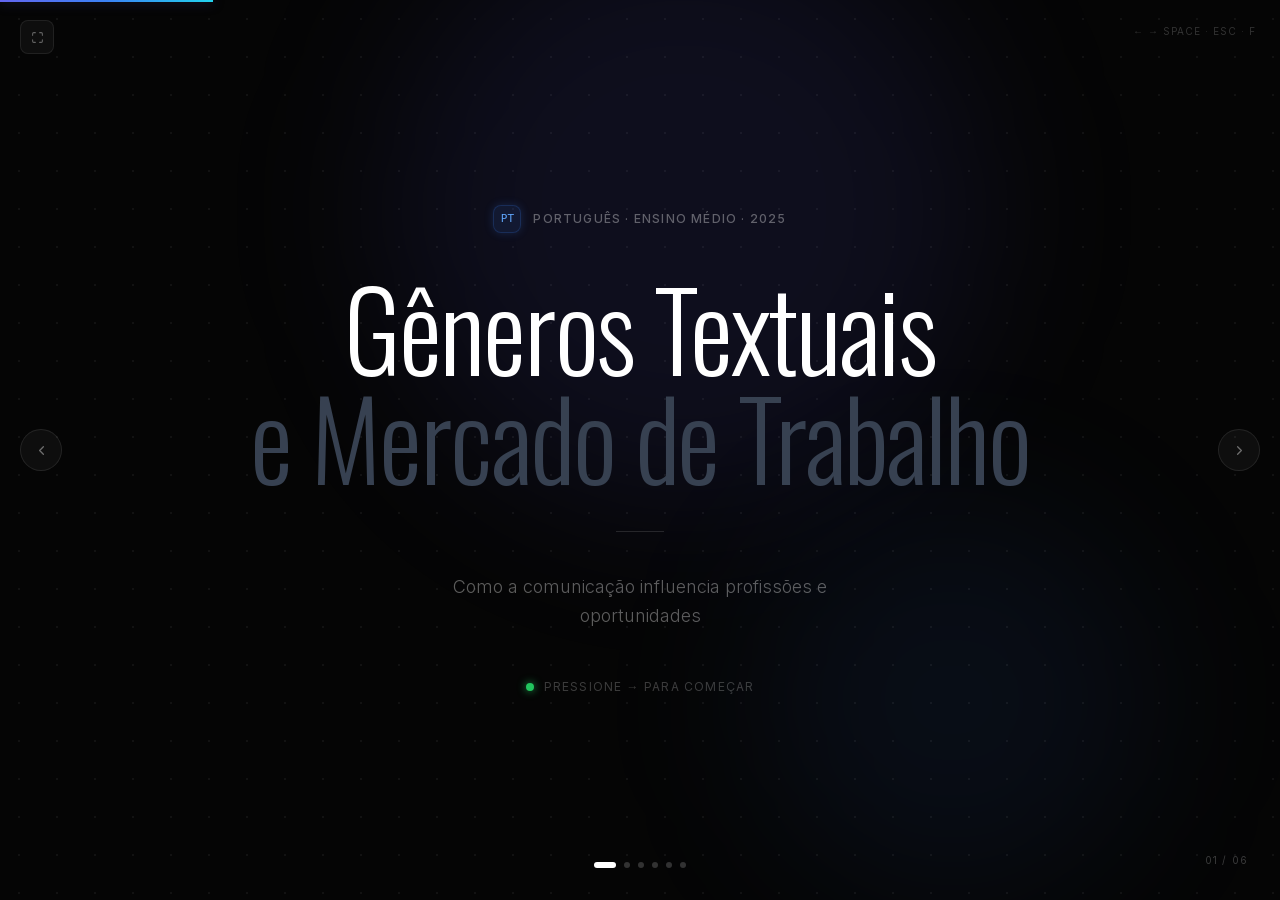
==== presentation.html @ fe6d12ea "feat: apresentação Gêneros Textuais e Mercado de Trabalho Slides: 01 - Hero Opening 02 - O que são G" ====
<!DOCTYPE html>
<html lang="pt-BR">
<head>
  <meta charset="UTF-8">
  <meta name="viewport" content="width=device-width, initial-scale=1.0">
  <title>Gêneros Textuais e Mercado de Trabalho</title>

  <!-- Tailwind (Finex local build) -->
  <script src="finex-finance-saas.aura.build/assets/176e894661aa9cdc_3.4.17"></script>

  <!-- Google Fonts — same as design-system -->
  <link rel="preconnect" href="https://fonts.googleapis.com">
  <link rel="preconnect" href="https://fonts.gstatic.com" crossorigin>
  <link href="finex-finance-saas.aura.build/assets/71de0c11c987f278_css2.css" rel="stylesheet">
  <link href="finex-finance-saas.aura.build/assets/ab7ed01ed5bd637b_css2.css" rel="stylesheet">
  <link href="finex-finance-saas.aura.build/assets/5a95981dedcc5760_css2.css" rel="stylesheet">

  <style>
    /* ──────────────────────────────────────────────
       DESIGN SYSTEM TOKENS (exact from design-system.html)
       ────────────────────────────────────────────── */
    .font-oswald  { font-family: 'Oswald', sans-serif !important; }
    .font-inter   { font-family: 'Inter', sans-serif !important; }

    /* Finex Animations (verbatim) */
    @keyframes fadeInUp {
      0%   { opacity: 0; transform: translateY(30px); }
      100% { opacity: 1; transform: translateY(0); }
    }
    @keyframes blurIn {
      0%   { opacity: 0; filter: blur(15px); transform: scale(0.95); }
      100% { opacity: 1; filter: blur(0);    transform: scale(1); }
    }

    /* Presentation-specific keyframes */
    @keyframes slideUp {
      from { opacity: 0; transform: translateY(28px); }
      to   { opacity: 1; transform: translateY(0); }
    }
    @keyframes slideLeft {
      from { opacity: 0; transform: translateX(28px); }
      to   { opacity: 1; transform: translateX(0); }
    }
    @keyframes scaleFade {
      from { opacity: 0; transform: scale(0.93); filter: blur(6px); }
      to   { opacity: 1; transform: scale(1);    filter: blur(0); }
    }
    @keyframes glowPulse {
      0%, 100% { opacity: 0.6; }
      50%       { opacity: 1; }
    }
    @keyframes orb-drift {
      0%   { transform: translate(0, 0) scale(1); }
      33%  { transform: translate(30px, -20px) scale(1.05); }
      66%  { transform: translate(-20px, 15px) scale(0.97); }
      100% { transform: translate(0, 0) scale(1); }
    }

    /* ──────────────────────────────────────────────
       BASE RESET
       ────────────────────────────────────────────── */
    *, *::before, *::after { box-sizing: border-box; margin: 0; padding: 0; }
    ::-webkit-scrollbar { display: none; }

    html, body {
      width: 100%;
      height: 100%;
      overflow: hidden;
      background: #050505;
      color: #fff;
      -ms-overflow-style: none;
      scrollbar-width: none;
    }

    /* ──────────────────────────────────────────────
       PRESENTATION SHELL
       ────────────────────────────────────────────── */
    .pres-wrap {
      position: relative;
      width: 100vw;
      height: 100vh;
      overflow: hidden;
    }

    /* ──────────────────────────────────────────────
       SLIDES
       ────────────────────────────────────────────── */
    .slide {
      position: absolute;
      inset: 0;
      display: flex;
      flex-direction: column;
      justify-content: center;
      align-items: center;
      padding: 2.5rem 3rem;
      opacity: 0;
      pointer-events: none;
      transition: opacity 0.55s cubic-bezier(0.25, 0.46, 0.45, 0.94),
                  transform 0.55s cubic-bezier(0.25, 0.46, 0.45, 0.94);
      transform: translateY(18px);
      will-change: opacity, transform;
    }
    .slide.active {
      opacity: 1;
      pointer-events: all;
      transform: translateY(0);
    }
    .slide.leaving-up   { opacity: 0; transform: translateY(-18px); pointer-events: none; }
    .slide.leaving-down { opacity: 0; transform: translateY(18px);  pointer-events: none; }

    /* Stagger helpers — only fire when inside .active slide */
    .slide:not(.active) [class*="s-"] {
      opacity: 0 !important;
      animation: none !important;
    }
    .slide.active .s1 { animation: slideUp  0.65s cubic-bezier(0.25,0.46,0.45,0.94) 0.05s both; }
    .slide.active .s2 { animation: slideUp  0.65s cubic-bezier(0.25,0.46,0.45,0.94) 0.17s both; }
    .slide.active .s3 { animation: slideUp  0.65s cubic-bezier(0.25,0.46,0.45,0.94) 0.30s both; }
    .slide.active .s4 { animation: slideUp  0.65s cubic-bezier(0.25,0.46,0.45,0.94) 0.43s both; }
    .slide.active .s5 { animation: slideUp  0.65s cubic-bezier(0.25,0.46,0.45,0.94) 0.56s both; }
    .slide.active .sl { animation: slideLeft 0.65s cubic-bezier(0.25,0.46,0.45,0.94) 0.35s both; }
    .slide.active .sb { animation: scaleFade 0.75s cubic-bezier(0.25,0.46,0.45,0.94) 0.25s both; }

    /* ──────────────────────────────────────────────
       CHROME UI
       ────────────────────────────────────────────── */
    /* Progress bar */
    #pbar {
      position: fixed; top: 0; left: 0; height: 2px; z-index: 200;
      background: linear-gradient(to right, #6366f1, #3b82f6, #22d3ee);
      transition: width 0.5s cubic-bezier(0.25,0.46,0.45,0.94);
      box-shadow: 0 0 12px rgba(99,102,241,0.5);
    }

    /* Nav dots */
    #nav-dots {
      position: fixed; bottom: 2rem; left: 50%; transform: translateX(-50%);
      display: flex; gap: 8px; z-index: 200;
    }
    .dot {
      width: 6px; height: 6px; border-radius: 3px;
      background: rgba(255,255,255,0.18);
      border: none; cursor: pointer;
      transition: all 0.3s cubic-bezier(0.25,0.46,0.45,0.94);
    }
    .dot.on { background: #fff; width: 22px; }

    /* Slide counter */
    #counter {
      position: fixed; bottom: 2rem; right: 2rem; z-index: 200;
      font-family: 'Inter', monospace; font-size: 10px; letter-spacing: 0.12em;
      color: rgba(255,255,255,0.22);
    }

    /* Arrow buttons */
    .arr-btn {
      position: fixed; top: 50%; transform: translateY(-50%);
      width: 42px; height: 42px; border-radius: 50%;
      background: rgba(255,255,255,0.04);
      border: 1px solid rgba(255,255,255,0.09);
      color: rgba(255,255,255,0.4);
      display: flex; align-items: center; justify-content: center;
      cursor: pointer; z-index: 200;
      transition: all 0.2s ease;
    }
    .arr-btn:hover { background: rgba(255,255,255,0.09); border-color: rgba(255,255,255,0.18); color: #fff; }
    #prev-btn { left: 1.25rem; }
    #next-btn { right: 1.25rem; }

    /* Fullscreen btn */
    #fs-btn {
      position: fixed; top: 1.25rem; left: 1.25rem;
      width: 34px; height: 34px; border-radius: 8px;
      background: rgba(255,255,255,0.04);
      border: 1px solid rgba(255,255,255,0.08);
      color: rgba(255,255,255,0.35);
      display: flex; align-items: center; justify-content: center;
      cursor: pointer; z-index: 200;
      transition: all 0.2s ease;
    }
    #fs-btn:hover { background: rgba(255,255,255,0.09); color: rgba(255,255,255,0.7); }

    /* Key hint */
    #key-hint {
      position: fixed; top: 1.5rem; right: 1.5rem; z-index: 200;
      font-size: 10px; letter-spacing: 0.1em; color: rgba(255,255,255,0.18);
      font-family: 'Inter', sans-serif;
    }

    /* ──────────────────────────────────────────────
       SHARED VISUAL UTILITIES (from design-system)
       ────────────────────────────────────────────── */
    .dot-grid {
      background-image: radial-gradient(rgba(255,255,255,0.055) 1px, transparent 1px);
      background-size: 38px 38px;
    }
    .card-base {
      background: #0A0A0C;
      border: 1px solid rgba(255,255,255,0.1);
      transition: border-color 0.2s ease;
    }
    .card-base:hover { border-color: rgba(255,255,255,0.2); }
    .icon-box {
      background: #1A1A1A;
      border: 1px solid rgba(255,255,255,0.1);
      border-radius: 0.75rem;
      display: flex; align-items: center; justify-content: center;
      transition: border-color 0.2s ease;
      flex-shrink: 0;
    }

    /* Orb background animation */
    .orb {
      position: absolute;
      border-radius: 50%;
      filter: blur(80px);
      animation: orb-drift 12s ease-in-out infinite;
      pointer-events: none;
    }

    /* Section number badge (exact from design-system) */
    .section-badge {
      display: flex; align-items: center; justify-content: center;
      font-size: 11px; font-weight: 500; color: #60a5fa; font-family: monospace;
      background: rgba(59,130,246,0.1);
      width: 28px; height: 28px;
      border: 1px solid rgba(59,130,246,0.2);
      border-radius: 0.5rem;
      box-shadow: 0 0 10px rgba(59,130,246,0.2);
      flex-shrink: 0;
    }

    /* Live indicator dot (from design-system) */
    .live-dot {
      width: 8px; height: 8px; border-radius: 50%;
      background: #22c55e;
      box-shadow: 0 0 8px rgba(34,197,94,0.8);
      animation: pulse 2s cubic-bezier(0.4,0,0.6,1) infinite;
      flex-shrink: 0;
    }
    @keyframes pulse {
      0%, 100% { opacity: 1; }
      50%       { opacity: 0.4; }
    }

    /* Reduced motion */
    @media (prefers-reduced-motion: reduce) {
      .slide, .dot, #pbar { transition: none; }
      .slide.active [class*="s-"],
      .slide.active .sl,
      .slide.active .sb { animation: none; opacity: 1; }
    }

    /* Responsive scale for very small screens */
    @media (max-width: 640px) {
      .slide { padding: 1.5rem; }
      .hide-sm { display: none !important; }
    }
  </style>
</head>

<body>
  <!-- ─── Chrome UI ─────────────────────────── -->
  <div id="pbar" style="width: 20%;"></div>

  <button id="fs-btn" title="Fullscreen (F)">
    <svg width="13" height="13" fill="none" stroke="currentColor" stroke-width="2" stroke-linecap="round" stroke-linejoin="round" viewBox="0 0 24 24">
      <path d="M8 3H5a2 2 0 0 0-2 2v3m18 0V5a2 2 0 0 0-2-2h-3m0 18h3a2 2 0 0 0 2-2v-3M3 16v3a2 2 0 0 0 2 2h3"/>
    </svg>
  </button>

  <div id="key-hint">← → SPACE · ESC · F</div>

  <button class="arr-btn" id="prev-btn" aria-label="Slide anterior">
    <svg width="15" height="15" fill="none" stroke="currentColor" stroke-width="2" stroke-linecap="round" stroke-linejoin="round" viewBox="0 0 24 24"><path d="m15 18-6-6 6-6"/></svg>
  </button>
  <button class="arr-btn" id="next-btn" aria-label="Próximo slide">
    <svg width="15" height="15" fill="none" stroke="currentColor" stroke-width="2" stroke-linecap="round" stroke-linejoin="round" viewBox="0 0 24 24"><path d="m9 18 6-6-6-6"/></svg>
  </button>

  <div id="nav-dots"></div>
  <div id="counter">01 / 06</div>

  <!-- ═══════════════════════════════════════════════════════
       SLIDES WRAPPER
       ═══════════════════════════════════════════════════════ -->
  <div class="pres-wrap" id="pres">

    <!-- ══════════════════════════════════════════
         SLIDE 01 — HERO OPENING
         ══════════════════════════════════════════ -->
    <section class="slide active" data-slide="0">
      <!-- Layers -->
      <div class="absolute inset-0 dot-grid"></div>
      <div class="orb" style="width:600px;height:600px;background:rgba(99,102,241,0.10);top:-10%;left:30%;animation-duration:14s;"></div>
      <div class="orb" style="width:400px;height:400px;background:rgba(59,130,246,0.07);bottom:0;right:10%;animation-duration:18s;animation-delay:-6s;"></div>

      <div class="relative z-10 text-center" style="max-width: 900px;">
        <!-- Badge (Finex pattern) -->
        <div class="s1 flex items-center justify-center gap-3 mb-10">
          <span class="section-badge">PT</span>
          <span class="uppercase text-xs font-medium tracking-widest font-inter" style="color:rgba(255,255,255,0.35);">Português · Ensino Médio · 2025</span>
        </div>

        <!-- Giant title -->
        <h1 class="s2 font-oswald font-light tracking-tight text-white"
            style="font-size: clamp(3.2rem, 8.5vw, 8rem); line-height: 1.0; letter-spacing: -0.02em;">
          Gêneros Textuais
        </h1>
        <h2 class="s3 font-oswald font-light tracking-tight"
            style="font-size: clamp(3.2rem, 8.5vw, 8rem); line-height: 1.0; letter-spacing: -0.02em; color: #374151;">
          e Mercado de Trabalho
        </h2>

        <!-- Divider line -->
        <div class="s4 mx-auto mt-10 mb-10" style="width:48px;height:1px;background:rgba(255,255,255,0.12);"></div>

        <!-- Subtitle -->
        <p class="s4 text-lg font-light leading-relaxed font-inter" style="color: rgba(255,255,255,0.35); max-width: 480px; margin: 0 auto;">
          Como a comunicação influencia profissões e oportunidades
        </p>

        <!-- Hint -->
        <div class="s5 flex items-center justify-center gap-2.5 mt-12">
          <span class="live-dot"></span>
          <span class="text-xs uppercase tracking-widest font-inter" style="color: rgba(255,255,255,0.22);">Pressione → para começar</span>
        </div>
      </div>
    </section>


    <!-- ══════════════════════════════════════════
         SLIDE 02 — O QUE SÃO GÊNEROS TEXTUAIS
         ══════════════════════════════════════════ -->
    <section class="slide" data-slide="1">
      <div class="absolute inset-0 dot-grid" style="opacity:0.45;"></div>
      <div class="orb" style="width:500px;height:500px;background:rgba(99,102,241,0.09);top:20%;left:-5%;animation-duration:16s;"></div>

      <div class="relative z-10 w-full" style="max-width: 1100px;">
        <div style="display: grid; grid-template-columns: 1fr 1fr; gap: 4rem; align-items: center;">

          <!-- LEFT: concept -->
          <div>
            <div class="s1 flex items-center gap-3 mb-8">
              <span class="section-badge">02</span>
              <span class="uppercase text-xs font-medium tracking-widest font-inter" style="color: rgba(255,255,255,0.35);">Conceito</span>
            </div>

            <h2 class="s2 font-oswald font-light tracking-tight text-white mb-6"
                style="font-size: clamp(2.2rem, 4.5vw, 3.8rem); line-height: 1.1;">
              O que são<br>
              <span style="color: #374151;">gêneros textuais?</span>
            </h2>

            <p class="s3 text-lg font-light leading-relaxed font-inter mb-8" style="color: rgba(255,255,255,0.45); max-width: 400px;">
              Formas de comunicação moldadas para cada contexto. No trabalho, usar o gênero certo transmite
              <span style="color: rgba(255,255,255,0.85); font-weight: 500;">profissionalismo e clareza.</span>
            </p>

            <!-- Insight card (Finex feature card pattern) -->
            <div class="s4 rounded-2xl card-base p-5 flex items-start gap-4" style="max-width: 400px; position: relative; overflow: hidden;">
              <div style="position:absolute;inset:0;background:radial-gradient(ellipse at top, rgba(26,26,46,0.8), transparent 60%);z-index:0;"></div>
              <div class="icon-box w-10 h-10 shrink-0" style="position:relative;z-index:1;">
                <svg class="text-indigo-400" width="18" height="18" fill="none" stroke="currentColor" stroke-width="1.5" viewBox="0 0 24 24"><path d="M12 22s8-4 8-10V5l-8-3-8 3v7c0 6 8 10 8 10"/><path d="m9 12 2 2 4-4"/></svg>
              </div>
              <p class="text-sm font-light font-inter" style="color: rgba(255,255,255,0.5); line-height: 1.6; position:relative;z-index:1;">
                Cada situação exige um tipo de linguagem. Saber escolher o certo é um diferencial profissional.
              </p>
            </div>
          </div>

          <!-- RIGHT: genre list -->
          <div class="sb" style="display: flex; flex-direction: column; gap: 10px;">

            <!-- Row helper macro -->
            <!-- Email -->
            <div class="card-base rounded-xl flex items-center gap-4 p-4 group" style="cursor: default;">
              <div class="icon-box w-10 h-10 group-hover:border-indigo-500/40" style="transition: border-color 0.2s;">
                <svg style="color: rgba(255,255,255,0.4);" class="group-hover:text-indigo-400" width="17" height="17" fill="none" stroke="currentColor" stroke-width="1.5" viewBox="0 0 24 24" stroke-linecap="round" stroke-linejoin="round"><rect height="16" rx="2" width="20" x="2" y="4"/><path d="m22 7-8.97 5.7a1.94 1.94 0 0 1-2.06 0L2 7"/></svg>
              </div>
              <div style="flex:1;">
                <div class="text-sm font-medium text-white font-inter">Email</div>
                <div class="text-xs font-inter mt-0.5" style="color:rgba(255,255,255,0.28);">Comunicação profissional</div>
              </div>
              <span class="text-xs font-medium font-inter px-2.5 py-0.5 rounded-full" style="background:rgba(99,102,241,0.12);border:1px solid rgba(99,102,241,0.25);color:#818cf8;">Formal</span>
            </div>

            <!-- Currículo -->
            <div class="card-base rounded-xl flex items-center gap-4 p-4 group" style="cursor: default;">
              <div class="icon-box w-10 h-10 group-hover:border-blue-500/40" style="transition: border-color 0.2s;">
                <svg style="color: rgba(255,255,255,0.4);" class="group-hover:text-blue-400" width="17" height="17" fill="none" stroke="currentColor" stroke-width="1.5" stroke-linecap="round" stroke-linejoin="round" viewBox="0 0 24 24"><path d="M14 2H6a2 2 0 0 0-2 2v16a2 2 0 0 0 2 2h12a2 2 0 0 0 2-2V8z"/><polyline points="14 2 14 8 20 8"/><line x1="16" y1="13" x2="8" y2="13"/><line x1="16" y1="17" x2="8" y2="17"/></svg>
              </div>
              <div style="flex:1;">
                <div class="text-sm font-medium text-white font-inter">Currículo</div>
                <div class="text-xs font-inter mt-0.5" style="color:rgba(255,255,255,0.28);">Apresentação profissional</div>
              </div>
              <span class="text-xs font-medium font-inter px-2.5 py-0.5 rounded-full" style="background:rgba(59,130,246,0.12);border:1px solid rgba(59,130,246,0.25);color:#60a5fa;">Pessoal</span>
            </div>

            <!-- Relatório -->
            <div class="card-base rounded-xl flex items-center gap-4 p-4 group" style="cursor: default;">
              <div class="icon-box w-10 h-10 group-hover:border-purple-500/40" style="transition: border-color 0.2s;">
                <svg style="color: rgba(255,255,255,0.4);" class="group-hover:text-purple-400" width="17" height="17" fill="none" stroke="currentColor" stroke-width="1.5" stroke-linecap="round" stroke-linejoin="round" viewBox="0 0 24 24"><line x1="12" x2="12" y1="20" y2="10"/><line x1="18" x2="18" y1="20" y2="4"/><line x1="6" x2="6" y1="20" y2="16"/></svg>
              </div>
              <div style="flex:1;">
                <div class="text-sm font-medium text-white font-inter">Relatório</div>
                <div class="text-xs font-inter mt-0.5" style="color:rgba(255,255,255,0.28);">Informar resultados</div>
              </div>
              <span class="text-xs font-medium font-inter px-2.5 py-0.5 rounded-full" style="background:rgba(168,85,247,0.12);border:1px solid rgba(168,85,247,0.25);color:#c084fc;">Técnico</span>
            </div>

            <!-- Mensagem -->
            <div class="card-base rounded-xl flex items-center gap-4 p-4 group" style="cursor: default;">
              <div class="icon-box w-10 h-10 group-hover:border-cyan-500/40" style="transition: border-color 0.2s;">
                <svg style="color: rgba(255,255,255,0.4);" class="group-hover:text-cyan-400" width="17" height="17" fill="none" stroke="currentColor" stroke-width="1.5" stroke-linecap="round" stroke-linejoin="round" viewBox="0 0 24 24"><path d="M21 15a2 2 0 0 1-2 2H7l-4 4V5a2 2 0 0 1 2-2h14a2 2 0 0 1 2 2z"/></svg>
              </div>
              <div style="flex:1;">
                <div class="text-sm font-medium text-white font-inter">Mensagem</div>
                <div class="text-xs font-inter mt-0.5" style="color:rgba(255,255,255,0.28);">Comunicação rápida</div>
              </div>
              <span class="text-xs font-medium font-inter px-2.5 py-0.5 rounded-full" style="background:rgba(34,211,238,0.1);border:1px solid rgba(34,211,238,0.22);color:#22d3ee;">Informal</span>
            </div>

            <!-- Artigo -->
            <div class="card-base rounded-xl flex items-center gap-4 p-4 group" style="cursor: default;">
              <div class="icon-box w-10 h-10 group-hover:border-emerald-500/40" style="transition: border-color 0.2s;">
                <svg style="color: rgba(255,255,255,0.4);" class="group-hover:text-emerald-400" width="17" height="17" fill="none" stroke="currentColor" stroke-width="1.5" stroke-linecap="round" stroke-linejoin="round" viewBox="0 0 24 24"><circle cx="12" cy="12" r="10"/><line x1="2" x2="22" y1="12" y2="12"/><path d="M12 2a15.3 15.3 0 0 1 4 10 15.3 15.3 0 0 1-4 10 15.3 15.3 0 0 1-4-10 15.3 15.3 0 0 1 4-10z"/></svg>
              </div>
              <div style="flex:1;">
                <div class="text-sm font-medium text-white font-inter">Artigo</div>
                <div class="text-xs font-inter mt-0.5" style="color:rgba(255,255,255,0.28);">Informar e argumentar</div>
              </div>
              <span class="text-xs font-medium font-inter px-2.5 py-0.5 rounded-full" style="background:rgba(16,185,129,0.1);border:1px solid rgba(16,185,129,0.22);color:#34d399;">Analítico</span>
            </div>

          </div>
        </div>
      </div>
    </section>


    <!-- ══════════════════════════════════════════
         SLIDE 03 — MERCADO DE TRABALHO
         ══════════════════════════════════════════ -->
    <section class="slide" data-slide="2">
      <div class="absolute inset-0 dot-grid" style="opacity:0.35;"></div>
      <div class="orb" style="width:700px;height:300px;background:rgba(59,130,246,0.07);bottom:-5%;left:10%;animation-duration:20s;"></div>

      <div class="relative z-10 w-full" style="max-width: 1100px;">
        <!-- Header -->
        <div style="text-align: center; margin-bottom: 2.5rem;">
          <div class="s1 flex items-center justify-center gap-3 mb-5">
            <span class="section-badge">03</span>
            <span class="uppercase text-xs font-medium tracking-widest font-inter" style="color: rgba(255,255,255,0.35);">Mercado de Trabalho</span>
          </div>
          <h2 class="s2 font-oswald font-light tracking-tight text-white"
              style="font-size: clamp(1.8rem, 4vw, 3rem); letter-spacing: -0.02em;">
            Gêneros textuais em cada profissão
          </h2>
        </div>

        <!-- Profession grid (5 cards — Finex stat card pattern adapted) -->
        <div class="s3" style="display: grid; grid-template-columns: repeat(5, 1fr); gap: 12px; margin-bottom: 1.75rem;">

          <!-- Advogado -->
          <div class="card-base rounded-2xl p-5 text-center group" style="cursor:default; position:relative; overflow:hidden;">
            <div style="position:absolute;inset:0;background:radial-gradient(ellipse at top, rgba(26,26,46,0.9), transparent 60%);"></div>
            <div class="relative z-10">
              <div class="mx-auto mb-4 rounded-xl flex items-center justify-center" style="width:48px;height:48px;background:linear-gradient(135deg,#4f46e5,#4338ca);box-shadow:0 4px 20px rgba(79,70,229,0.3);">
                <svg class="text-white" width="20" height="20" fill="none" stroke="currentColor" stroke-width="1.5" stroke-linecap="round" stroke-linejoin="round" viewBox="0 0 24 24"><path d="M12 22s8-4 8-10V5l-8-3-8 3v7c0 6 8 10 8 10"/></svg>
              </div>
              <div class="text-sm font-semibold text-white mb-1.5 font-inter">Advogado</div>
              <div class="text-xs font-inter" style="color:rgba(255,255,255,0.3);">Petições</div>
            </div>
          </div>

          <!-- Jornalista -->
          <div class="card-base rounded-2xl p-5 text-center group" style="cursor:default; position:relative; overflow:hidden;">
            <div style="position:absolute;inset:0;background:radial-gradient(ellipse at top, rgba(26,26,46,0.9), transparent 60%);"></div>
            <div class="relative z-10">
              <div class="mx-auto mb-4 rounded-xl flex items-center justify-center" style="width:48px;height:48px;background:linear-gradient(135deg,#3b82f6,#6366f1);box-shadow:0 4px 20px rgba(59,130,246,0.3);">
                <svg class="text-white" width="20" height="20" fill="none" stroke="currentColor" stroke-width="1.5" stroke-linecap="round" stroke-linejoin="round" viewBox="0 0 24 24"><circle cx="12" cy="12" r="10"/><line x1="2" x2="22" y1="12" y2="12"/><path d="M12 2a15.3 15.3 0 0 1 4 10 15.3 15.3 0 0 1-4 10 15.3 15.3 0 0 1-4-10 15.3 15.3 0 0 1 4-10z"/></svg>
              </div>
              <div class="text-sm font-semibold text-white mb-1.5 font-inter">Jornalista</div>
              <div class="text-xs font-inter" style="color:rgba(255,255,255,0.3);">Notícias</div>
            </div>
          </div>

          <!-- Programador -->
          <div class="card-base rounded-2xl p-5 text-center group" style="cursor:default; position:relative; overflow:hidden;">
            <div style="position:absolute;inset:0;background:radial-gradient(ellipse at top, rgba(26,26,46,0.9), transparent 60%);"></div>
            <div class="relative z-10">
              <div class="mx-auto mb-4 rounded-xl flex items-center justify-center" style="width:48px;height:48px;background:linear-gradient(135deg,#06b6d4,#3b82f6);box-shadow:0 4px 20px rgba(6,182,212,0.3);">
                <svg class="text-white" width="20" height="20" fill="none" stroke="currentColor" stroke-width="1.5" stroke-linecap="round" stroke-linejoin="round" viewBox="0 0 24 24"><polyline points="16 18 22 12 16 6"/><polyline points="8 6 2 12 8 18"/></svg>
              </div>
              <div class="text-sm font-semibold text-white mb-1.5 font-inter">Programador</div>
              <div class="text-xs font-inter" style="color:rgba(255,255,255,0.3);">Documentação</div>
            </div>
          </div>

          <!-- RH -->
          <div class="card-base rounded-2xl p-5 text-center group" style="cursor:default; position:relative; overflow:hidden;">
            <div style="position:absolute;inset:0;background:radial-gradient(ellipse at top, rgba(26,26,46,0.9), transparent 60%);"></div>
            <div class="relative z-10">
              <div class="mx-auto mb-4 rounded-xl flex items-center justify-center" style="width:48px;height:48px;background:linear-gradient(135deg,#a855f7,#6366f1);box-shadow:0 4px 20px rgba(168,85,247,0.3);">
                <svg class="text-white" width="20" height="20" fill="none" stroke="currentColor" stroke-width="1.5" stroke-linecap="round" stroke-linejoin="round" viewBox="0 0 24 24"><path d="M17 21v-2a4 4 0 0 0-4-4H5a4 4 0 0 0-4 4v2"/><circle cx="9" cy="7" r="4"/><path d="M23 21v-2a4 4 0 0 0-3-3.87"/><path d="M16 3.13a4 4 0 0 1 0 7.75"/></svg>
              </div>
              <div class="text-sm font-semibold text-white mb-1.5 font-inter">RH</div>
              <div class="text-xs font-inter" style="color:rgba(255,255,255,0.3);">Emails e currículos</div>
            </div>
          </div>

          <!-- Marketing -->
          <div class="card-base rounded-2xl p-5 text-center group" style="cursor:default; position:relative; overflow:hidden;">
            <div style="position:absolute;inset:0;background:radial-gradient(ellipse at top, rgba(26,26,46,0.9), transparent 60%);"></div>
            <div class="relative z-10">
              <div class="mx-auto mb-4 rounded-xl flex items-center justify-center" style="width:48px;height:48px;background:linear-gradient(135deg,#a855f7,#ec4899);box-shadow:0 4px 20px rgba(236,72,153,0.3);">
                <svg class="text-white" width="20" height="20" fill="none" stroke="currentColor" stroke-width="1.5" stroke-linecap="round" stroke-linejoin="round" viewBox="0 0 24 24"><polyline points="22 7 13.5 15.5 8.5 10.5 2 17"/><polyline points="16 7 22 7 22 13"/></svg>
              </div>
              <div class="text-sm font-semibold text-white mb-1.5 font-inter">Marketing</div>
              <div class="text-xs font-inter" style="color:rgba(255,255,255,0.3);">Publicidade</div>
            </div>
          </div>
        </div>

        <!-- Insight strip (3 col — Finex pattern) -->
        <div class="s4" style="display: grid; grid-template-columns: repeat(3, 1fr); gap: 10px;">
          <div style="padding:1rem 1.25rem; border-radius:0.875rem; background:rgba(255,255,255,0.02); border:1px solid rgba(255,255,255,0.06); display:flex; align-items:flex-start; gap:0.75rem;">
            <div style="width:6px;height:6px;border-radius:50%;background:#22c55e;margin-top:6px;flex-shrink:0;"></div>
            <p class="text-sm font-inter font-light" style="color:rgba(255,255,255,0.45);">Empresas valorizam <span style="color:rgba(255,255,255,0.8);">comunicação clara</span></p>
          </div>
          <div style="padding:1rem 1.25rem; border-radius:0.875rem; background:rgba(255,255,255,0.02); border:1px solid rgba(255,255,255,0.06); display:flex; align-items:flex-start; gap:0.75rem;">
            <div style="width:6px;height:6px;border-radius:50%;background:#3b82f6;margin-top:6px;flex-shrink:0;"></div>
            <p class="text-sm font-inter font-light" style="color:rgba(255,255,255,0.45);">Erros de escrita <span style="color:rgba(255,255,255,0.8);">fecham portas</span></p>
          </div>
          <div style="padding:1rem 1.25rem; border-radius:0.875rem; background:rgba(255,255,255,0.02); border:1px solid rgba(255,255,255,0.06); display:flex; align-items:flex-start; gap:0.75rem;">
            <div style="width:6px;height:6px;border-radius:50%;background:#a855f7;margin-top:6px;flex-shrink:0;"></div>
            <p class="text-sm font-inter font-light" style="color:rgba(255,255,255,0.45);">Clareza melhora o <span style="color:rgba(255,255,255,0.8);">trabalho em equipe</span></p>
          </div>
        </div>
      </div>
    </section>


    <!-- ══════════════════════════════════════════
         SLIDE 04 — IMPACTO PROFISSIONAL
         ══════════════════════════════════════════ -->
    <section class="slide" data-slide="3">
      <div class="absolute inset-0 dot-grid" style="opacity:0.38;"></div>
      <div class="orb" style="width:550px;height:550px;background:rgba(99,102,241,0.11);top:10%;right:-5%;animation-duration:17s;animation-delay:-3s;"></div>

      <div class="relative z-10 w-full" style="max-width: 1100px; display: grid; grid-template-columns: 1fr 1fr; gap: 5rem; align-items: center;">

        <!-- LEFT: statement -->
        <div>
          <div class="s1 flex items-center gap-3 mb-10">
            <span class="section-badge">04</span>
            <span class="uppercase text-xs font-medium tracking-widest font-inter" style="color:rgba(255,255,255,0.35);">Impacto</span>
          </div>

          <!-- Big quote (Finex blockquote pattern) -->
          <blockquote class="s2 font-oswald font-light text-white leading-tight mb-7"
                      style="font-size: clamp(1.8rem, 3.8vw, 3rem); letter-spacing: -0.01em;">
            "A comunicação<br>
            <span style="color: #374151;">pode abrir ou</span><br>
            fechar portas."
          </blockquote>

          <p class="s3 text-base font-light leading-relaxed font-inter" style="color:rgba(255,255,255,0.4); max-width: 380px;">
            Muitas pessoas acreditam que Português serve apenas para provas escolares. Na realidade, ele está em
            <span style="color:rgba(255,255,255,0.75);">praticamente todas as profissões.</span>
          </p>
        </div>

        <!-- RIGHT: 4 impact cards (Finex feature card) -->
        <div class="sb" style="display:flex; flex-direction:column; gap:10px;">

          <div class="card-base rounded-2xl flex items-center gap-4 p-4 group" style="cursor:default; position:relative; overflow:hidden;">
            <div style="position:absolute;inset:0;background:rgba(255,255,255,0.015);opacity:0;transition:opacity 0.2s;" class="group-hover:opacity-100"></div>
            <div class="icon-box w-10 h-10 relative z-10 group-hover:border-indigo-500/40" style="transition:border-color 0.2s;">
              <svg style="color:rgba(99,102,241,0.8);" width="17" height="17" fill="none" stroke="currentColor" stroke-width="1.5" stroke-linecap="round" stroke-linejoin="round" viewBox="0 0 24 24"><path d="M14 2H6a2 2 0 0 0-2 2v16a2 2 0 0 0 2 2h12a2 2 0 0 0 2-2V8z"/><polyline points="14 2 14 8 20 8"/><line x1="16" y1="13" x2="8" y2="13"/><line x1="16" y1="17" x2="8" y2="17"/></svg>
            </div>
            <div class="relative z-10">
              <div class="text-sm font-medium text-white font-inter">Boa escrita</div>
              <div class="text-xs font-inter mt-0.5" style="color:rgba(255,255,255,0.3);">Transmite profissionalismo</div>
            </div>
          </div>

          <div class="card-base rounded-2xl flex items-center gap-4 p-4 group" style="cursor:default; position:relative; overflow:hidden;">
            <div class="icon-box w-10 h-10 relative z-10 group-hover:border-blue-500/40" style="transition:border-color 0.2s;">
              <svg style="color:rgba(59,130,246,0.8);" width="17" height="17" fill="none" stroke="currentColor" stroke-width="1.5" stroke-linecap="round" stroke-linejoin="round" viewBox="0 0 24 24"><path d="M21 15a2 2 0 0 1-2 2H7l-4 4V5a2 2 0 0 1 2-2h14a2 2 0 0 1 2 2z"/></svg>
            </div>
            <div class="relative z-10">
              <div class="text-sm font-medium text-white font-inter">Comunicação em entrevistas</div>
              <div class="text-xs font-inter mt-0.5" style="color:rgba(255,255,255,0.3);">Primeira impressão é decisiva</div>
            </div>
          </div>

          <div class="card-base rounded-2xl flex items-center gap-4 p-4 group" style="cursor:default; position:relative; overflow:hidden;">
            <div class="icon-box w-10 h-10 relative z-10 group-hover:border-purple-500/40" style="transition:border-color 0.2s;">
              <svg style="color:rgba(168,85,247,0.8);" width="17" height="17" fill="none" stroke="currentColor" stroke-width="1.5" stroke-linecap="round" stroke-linejoin="round" viewBox="0 0 24 24"><polyline points="22 7 13.5 15.5 8.5 10.5 2 17"/><polyline points="16 7 22 7 22 13"/></svg>
            </div>
            <div class="relative z-10">
              <div class="text-sm font-medium text-white font-inter">Redes sociais = gêneros textuais</div>
              <div class="text-xs font-inter mt-0.5" style="color:rgba(255,255,255,0.3);">Presente na vida digital</div>
            </div>
          </div>

          <div class="card-base rounded-2xl flex items-center gap-4 p-4 group" style="cursor:default; position:relative; overflow:hidden;">
            <div class="icon-box w-10 h-10 relative z-10 group-hover:border-emerald-500/40" style="transition:border-color 0.2s;">
              <svg style="color:rgba(16,185,129,0.8);" width="17" height="17" fill="none" stroke="currentColor" stroke-width="1.5" stroke-linecap="round" stroke-linejoin="round" viewBox="0 0 24 24"><path d="M17 21v-2a4 4 0 0 0-4-4H5a4 4 0 0 0-4 4v2"/><circle cx="9" cy="7" r="4"/><path d="M23 21v-2a4 4 0 0 0-3-3.87"/><path d="M16 3.13a4 4 0 0 1 0 7.75"/></svg>
            </div>
            <div class="relative z-10">
              <div class="text-sm font-medium text-white font-inter">Português em todas as carreiras</div>
              <div class="text-xs font-inter mt-0.5" style="color:rgba(255,255,255,0.3);">Não é só para provas escolares</div>
            </div>
          </div>

        </div>
      </div>
    </section>


    <!-- ══════════════════════════════════════════
         SLIDE 05 — EXEMPLOS NA PRÁTICA
         ══════════════════════════════════════════ -->
    <section class="slide" data-slide="4">
      <div class="absolute inset-0 dot-grid" style="opacity:0.4;"></div>
      <div class="orb" style="width:500px;height:500px;background:rgba(168,85,247,0.08);top:-10%;right:5%;animation-duration:18s;"></div>
      <div class="orb" style="width:350px;height:350px;background:rgba(59,130,246,0.07);bottom:10%;left:-5%;animation-duration:22s;animation-delay:-5s;"></div>

      <div class="relative z-10 w-full" style="max-width: 1100px;">

        <!-- Header -->
        <div class="s1 flex items-center gap-3 mb-5">
          <span class="section-badge">05</span>
          <span class="uppercase text-xs font-medium tracking-widest font-inter" style="color: rgba(255,255,255,0.35);">Exemplos na Prática</span>
        </div>

        <h2 class="s2 font-oswald font-light tracking-tight text-white mb-6"
            style="font-size: clamp(1.6rem, 3.2vw, 2.6rem); letter-spacing: -0.02em;">
          Como cada profissão se comunica
        </h2>

        <!-- Row 1: 3 document cards -->
        <div class="s3" style="display: grid; grid-template-columns: 1fr 1fr 1fr; gap: 10px; margin-bottom: 10px;">

          <!-- Email Profissional -->
          <div class="card-base rounded-xl overflow-hidden">
            <div style="padding: 9px 13px; background: rgba(99,102,241,0.14); border-bottom: 1px solid rgba(99,102,241,0.22); display:flex; align-items:center; gap:7px;">
              <div style="width:7px;height:7px;border-radius:50%;background:#6366f1;box-shadow:0 0 8px rgba(99,102,241,0.7);flex-shrink:0;"></div>
              <span class="font-inter text-xs font-medium" style="color:#818cf8;">Email Profissional</span>
              <span class="font-inter text-xs font-light ml-auto" style="color:rgba(255,255,255,0.2);">RH · Advogado</span>
            </div>
            <div style="padding:12px 13px 14px;">
              <div class="font-inter text-xs font-medium mb-1.5" style="color:rgba(255,255,255,0.65);">Assunto: Solicitação de Documentos — Proc. nº 2025.041</div>
              <div style="height:1px;background:rgba(255,255,255,0.06);margin: 7px 0;"></div>
              <p class="font-inter font-light" style="font-size:10.5px;color:rgba(255,255,255,0.36);line-height:1.75;">
                Prezado Sr. Costa,<br><br>
                Venho, por meio desta, solicitar gentilmente o envio dos documentos referentes ao contrato acima, <span style="color:rgba(255,255,255,0.58);">no prazo de 5 dias úteis.</span><br><br>
                Atenciosamente,<br>
                <span style="color:rgba(255,255,255,0.5);">Dra. Ana Paula Ferreira — OAB/SP 123.456</span>
              </p>
            </div>
          </div>

          <!-- Petição Jurídica -->
          <div class="card-base rounded-xl overflow-hidden">
            <div style="padding: 9px 13px; background: rgba(79,70,229,0.14); border-bottom: 1px solid rgba(79,70,229,0.22); display:flex; align-items:center; gap:7px;">
              <div style="width:7px;height:7px;border-radius:50%;background:#4f46e5;box-shadow:0 0 8px rgba(79,70,229,0.7);flex-shrink:0;"></div>
              <span class="font-inter text-xs font-medium" style="color:#a5b4fc;">Petição Jurídica</span>
              <span class="font-inter text-xs font-light ml-auto" style="color:rgba(255,255,255,0.2);">Advogado</span>
            </div>
            <div style="padding:12px 13px 14px;">
              <div class="font-inter text-xs font-medium mb-1.5" style="color:rgba(255,255,255,0.65);">Ação de Indenização — 3ª Vara Cível</div>
              <div style="height:1px;background:rgba(255,255,255,0.06);margin: 7px 0;"></div>
              <p class="font-inter font-light" style="font-size:10.5px;color:rgba(255,255,255,0.36);line-height:1.75;">
                <span style="color:rgba(255,255,255,0.6);font-weight:500;letter-spacing:0.02em;">EXMO. SR. DR. JUIZ DE DIREITO</span><br>
                da 3ª Vara Cível da Comarca de São Paulo.<br><br>
                João da Silva, brasileiro, maior e capaz, vem, respeitosamente, à presença de <span style="color:rgba(255,255,255,0.52);">Vossa Excelência, expor e requerer...</span>
              </p>
            </div>
          </div>

          <!-- Artigo de Opinião -->
          <div class="card-base rounded-xl overflow-hidden">
            <div style="padding: 9px 13px; background: rgba(16,185,129,0.11); border-bottom: 1px solid rgba(16,185,129,0.2); display:flex; align-items:center; gap:7px;">
              <div style="width:7px;height:7px;border-radius:50%;background:#10b981;box-shadow:0 0 8px rgba(16,185,129,0.7);flex-shrink:0;"></div>
              <span class="font-inter text-xs font-medium" style="color:#34d399;">Artigo de Opinião</span>
              <span class="font-inter text-xs font-light ml-auto" style="color:rgba(255,255,255,0.2);">Jornalismo</span>
            </div>
            <div style="padding:12px 13px 14px;">
              <div class="font-inter text-xs font-medium mb-1.5" style="color:rgba(255,255,255,0.65);">Por que a comunicação define carreiras?</div>
              <div style="height:1px;background:rgba(255,255,255,0.06);margin: 7px 0;"></div>
              <p class="font-inter font-light" style="font-size:10.5px;color:rgba(255,255,255,0.36);line-height:1.75;">
                Estudos indicam que profissionais com <span style="color:rgba(255,255,255,0.58);">boa comunicação escrita</span> têm até 40% mais chances de promoção. A escrita clara e objetiva — seja em emails ou relatórios — tornou-se um diferencial competitivo inegável...
              </p>
            </div>
          </div>

        </div>

        <!-- Row 2: 2 document cards -->
        <div class="s4" style="display: grid; grid-template-columns: 1fr 1fr; gap: 10px;">

          <!-- Notícia Jornalística -->
          <div class="card-base rounded-xl overflow-hidden">
            <div style="padding: 9px 13px; background: rgba(59,130,246,0.11); border-bottom: 1px solid rgba(59,130,246,0.2); display:flex; align-items:center; gap:7px;">
              <div style="width:7px;height:7px;border-radius:50%;background:#3b82f6;box-shadow:0 0 8px rgba(59,130,246,0.7);flex-shrink:0;"></div>
              <span class="font-inter text-xs font-medium" style="color:#60a5fa;">Notícia Jornalística</span>
              <span class="font-inter text-xs font-light ml-auto" style="color:rgba(255,255,255,0.2);">Jornalista</span>
            </div>
            <div style="padding:11px 13px 13px;">
              <div class="font-inter text-xs font-medium mb-1.5" style="color:rgba(255,255,255,0.65);">Mercado valoriza profissionais com boa escrita</div>
              <div style="height:1px;background:rgba(255,255,255,0.06);margin: 6px 0;"></div>
              <p class="font-inter font-light" style="font-size:10.5px;color:rgba(255,255,255,0.36);line-height:1.7;">
                <span style="color:rgba(255,255,255,0.42);">São Paulo, 26 mai. 2025 —</span> Pesquisa aponta que 78% dos recrutadores rejeitam currículos com erros de português, mesmo quando o candidato possui as qualificações técnicas exigidas pelo cargo...
              </p>
            </div>
          </div>

          <!-- Relatório Técnico -->
          <div class="card-base rounded-xl overflow-hidden">
            <div style="padding: 9px 13px; background: rgba(168,85,247,0.11); border-bottom: 1px solid rgba(168,85,247,0.2); display:flex; align-items:center; gap:7px;">
              <div style="width:7px;height:7px;border-radius:50%;background:#a855f7;box-shadow:0 0 8px rgba(168,85,247,0.7);flex-shrink:0;"></div>
              <span class="font-inter text-xs font-medium" style="color:#c084fc;">Relatório Técnico</span>
              <span class="font-inter text-xs font-light ml-auto" style="color:rgba(255,255,255,0.2);">Empresas · TI</span>
            </div>
            <div style="padding:11px 13px 13px;">
              <div class="font-inter text-xs font-medium mb-1.5" style="color:rgba(255,255,255,0.65);">Relatório de Desempenho — Mai/2025</div>
              <div style="height:1px;background:rgba(255,255,255,0.06);margin: 6px 0;"></div>
              <p class="font-inter font-light" style="font-size:10.5px;color:rgba(255,255,255,0.36);line-height:1.7;">
                <span style="color:rgba(255,255,255,0.52);">Equipe:</span> Marketing Digital<br>
                Taxa de conversão: <span style="color:rgba(255,255,255,0.62);font-weight:500;">↑ 23%</span> vs. período anterior.<br>
                Principais ações: campanhas de email marketing e produção de conteúdo editorial com foco em SEO.
              </p>
            </div>
          </div>

        </div>
      </div>
    </section>


    <!-- ══════════════════════════════════════════
         SLIDE 06 — CONCLUSÃO
         ══════════════════════════════════════════ -->
    <section class="slide" data-slide="5">
      <div class="absolute inset-0 dot-grid"></div>
      <div class="orb" style="width:700px;height:700px;background:rgba(99,102,241,0.12);top:-20%;left:20%;animation-duration:15s;"></div>
      <div class="orb" style="width:400px;height:400px;background:rgba(59,130,246,0.07);bottom:5%;right:5%;animation-duration:19s;animation-delay:-8s;"></div>

      <div class="relative z-10 text-center" style="max-width: 880px;">
        <!-- Badge -->
        <div class="s1 flex items-center justify-center gap-3 mb-10">
          <span class="section-badge">06</span>
          <span class="uppercase text-xs font-medium tracking-widest font-inter" style="color: rgba(255,255,255,0.35);">Conclusão</span>
        </div>

        <!-- Massive statement -->
        <div class="s2">
          <div class="font-oswald font-light tracking-tight text-white"
               style="font-size: clamp(3.8rem, 10vw, 9rem); line-height: 0.95; letter-spacing: -0.02em;">
            Comunicação
          </div>
          <div class="font-oswald font-light tracking-tight"
               style="font-size: clamp(3.8rem, 10vw, 9rem); line-height: 0.95; letter-spacing: -0.02em; color: #374151;">
            é poder.
          </div>
        </div>

        <!-- Thin divider -->
        <div class="mx-auto mt-10 mb-8" style="width: 40px; height: 1px; background: rgba(255,255,255,0.1);"></div>

        <!-- Tag cloud (Finex badge pattern) -->
        <div class="s3 flex flex-wrap items-center justify-center gap-2.5 mb-10" style="max-width: 700px; margin-left:auto; margin-right:auto;">
          <span class="text-sm font-light font-inter px-4 py-2 rounded-full" style="background:rgba(255,255,255,0.04);border:1px solid rgba(255,255,255,0.09);color:rgba(255,255,255,0.5);">Gêneros textuais estão em todo lugar</span>
          <span class="text-sm font-light font-inter px-4 py-2 rounded-full" style="background:rgba(255,255,255,0.04);border:1px solid rgba(255,255,255,0.09);color:rgba(255,255,255,0.5);">Mercado exige boa comunicação</span>
          <span class="text-sm font-light font-inter px-4 py-2 rounded-full" style="background:rgba(255,255,255,0.04);border:1px solid rgba(255,255,255,0.09);color:rgba(255,255,255,0.5);">Escrever bem gera oportunidades</span>
          <span class="text-sm font-medium font-inter px-4 py-2 rounded-full" style="background:rgba(99,102,241,0.12);border:1px solid rgba(99,102,241,0.25);color:#a5b4fc;">Português é uma ferramenta profissional</span>
        </div>

        <!-- Closing quote -->
        <p class="s4 text-base font-light leading-relaxed font-inter" style="color:rgba(255,255,255,0.32); max-width: 520px; margin:0 auto;">
          "Independentemente da profissão que escolhermos, a comunicação sempre será uma das habilidades mais importantes para crescer profissionalmente."
        </p>

        <!-- Final live indicator -->
        <div class="s5 flex items-center justify-center gap-2.5 mt-10">
          <span class="live-dot"></span>
          <span class="text-xs uppercase tracking-widest font-inter" style="color: rgba(255,255,255,0.2);">Apresentação concluída</span>
        </div>
      </div>
    </section>

  </div><!-- /.pres-wrap -->


  <!-- ─── Presentation Engine ─────────────────────── -->
  <script>
    (function () {
      const slides      = Array.from(document.querySelectorAll('.slide'));
      const totalSlides = slides.length;
      let   current     = 0;
      let   animating   = false;

      const pbar    = document.getElementById('pbar');
      const counter = document.getElementById('counter');
      const dotsEl  = document.getElementById('nav-dots');

      /* Build nav dots */
      slides.forEach((_, i) => {
        const d = document.createElement('button');
        d.className = 'dot' + (i === 0 ? ' on' : '');
        d.setAttribute('aria-label', 'Slide ' + (i + 1));
        d.addEventListener('click', () => goTo(i));
        dotsEl.appendChild(d);
      });

      function updateChrome() {
        const pct = ((current + 1) / totalSlides) * 100;
        pbar.style.width = pct + '%';
        counter.textContent =
          String(current + 1).padStart(2, '0') + ' / ' +
          String(totalSlides).padStart(2, '0');
        document.querySelectorAll('.dot').forEach((d, i) => {
          d.classList.toggle('on', i === current);
        });
      }

      function goTo(index, dir) {
        if (animating || index === current || index < 0 || index >= totalSlides) return;
        animating = true;

        const prev = slides[current];
        const next = slides[index];
        const goingForward = index > current;

        /* Exit current */
        prev.classList.remove('active');
        prev.classList.add(goingForward ? 'leaving-up' : 'leaving-down');

        /* Enter next after a small offset so transitions don't collide */
        setTimeout(() => {
          prev.classList.remove('leaving-up', 'leaving-down');
          current = index;
          next.classList.add('active');
          updateChrome();
          setTimeout(() => { animating = false; }, 600);
        }, 50);
      }

      function next() { goTo(current + 1, 1); }
      function prev() { goTo(current - 1, -1); }

      /* Keyboard */
      document.addEventListener('keydown', e => {
        if (e.key === 'ArrowRight' || e.key === 'ArrowDown' || e.key === ' ') {
          e.preventDefault(); next();
        } else if (e.key === 'ArrowLeft' || e.key === 'ArrowUp') {
          e.preventDefault(); prev();
        } else if (e.key === 'Escape') {
          document.fullscreenElement && document.exitFullscreen();
        } else if (e.key.toLowerCase() === 'f') {
          toggleFS();
        }
      });

      document.getElementById('prev-btn').addEventListener('click', prev);
      document.getElementById('next-btn').addEventListener('click', next);

      /* Fullscreen */
      function toggleFS() {
        if (!document.fullscreenElement) {
          document.documentElement.requestFullscreen().catch(() => {});
        } else {
          document.exitFullscreen();
        }
      }
      document.getElementById('fs-btn').addEventListener('click', toggleFS);

      /* Touch / swipe */
      let tx = 0;
      document.addEventListener('touchstart', e => { tx = e.touches[0].clientX; }, { passive: true });
      document.addEventListener('touchend', e => {
        const dx = e.changedTouches[0].clientX - tx;
        if (Math.abs(dx) > 48) dx < 0 ? next() : prev();
      }, { passive: true });

      /* Mouse wheel (debounced) */
      let wheelLock = false;
      document.addEventListener('wheel', e => {
        if (wheelLock) return;
        wheelLock = true;
        e.deltaY > 0 ? next() : prev();
        setTimeout(() => { wheelLock = false; }, 900);
      }, { passive: true });

      /* Init */
      updateChrome();
    })();
  </script>
</body>
</html>
---- finex-finance-saas.aura.build/assets/71de0c11c987f278_css2.css ----
/* cyrillic-ext */
@font-face {
  font-family: 'Inter';
  font-style: normal;
  font-weight: 300;
  font-display: swap;
  src: url(https://fonts.gstatic.com/s/inter/v20/UcC73FwrK3iLTeHuS_nVMrMxCp50SjIa2JL7W0Q5n-wU.woff2) format('woff2');
  unicode-range: U+0460-052F, U+1C80-1C8A, U+20B4, U+2DE0-2DFF, U+A640-A69F, U+FE2E-FE2F;
}
/* cyrillic */
@font-face {
  font-family: 'Inter';
  font-style: normal;
  font-weight: 300;
  font-display: swap;
  src: url(https://fonts.gstatic.com/s/inter/v20/UcC73FwrK3iLTeHuS_nVMrMxCp50SjIa0ZL7W0Q5n-wU.woff2) format('woff2');
  unicode-range: U+0301, U+0400-045F, U+0490-0491, U+04B0-04B1, U+2116;
}
/* greek-ext */
@font-face {
  font-family: 'Inter';
  font-style: normal;
  font-weight: 300;
  font-display: swap;
  src: url(https://fonts.gstatic.com/s/inter/v20/UcC73FwrK3iLTeHuS_nVMrMxCp50SjIa2ZL7W0Q5n-wU.woff2) format('woff2');
  unicode-range: U+1F00-1FFF;
}
/* greek */
@font-face {
  font-family: 'Inter';
  font-style: normal;
  font-weight: 300;
  font-display: swap;
  src: url(https://fonts.gstatic.com/s/inter/v20/UcC73FwrK3iLTeHuS_nVMrMxCp50SjIa1pL7W0Q5n-wU.woff2) format('woff2');
  unicode-range: U+0370-0377, U+037A-037F, U+0384-038A, U+038C, U+038E-03A1, U+03A3-03FF;
}
/* vietnamese */
@font-face {
  font-family: 'Inter';
  font-style: normal;
  font-weight: 300;
  font-display: swap;
  src: url(https://fonts.gstatic.com/s/inter/v20/UcC73FwrK3iLTeHuS_nVMrMxCp50SjIa2pL7W0Q5n-wU.woff2) format('woff2');
  unicode-range: U+0102-0103, U+0110-0111, U+0128-0129, U+0168-0169, U+01A0-01A1, U+01AF-01B0, U+0300-0301, U+0303-0304, U+0308-0309, U+0323, U+0329, U+1EA0-1EF9, U+20AB;
}
/* latin-ext */
@font-face {
  font-family: 'Inter';
  font-style: normal;
  font-weight: 300;
  font-display: swap;
  src: url(https://fonts.gstatic.com/s/inter/v20/UcC73FwrK3iLTeHuS_nVMrMxCp50SjIa25L7W0Q5n-wU.woff2) format('woff2');
  unicode-range: U+0100-02BA, U+02BD-02C5, U+02C7-02CC, U+02CE-02D7, U+02DD-02FF, U+0304, U+0308, U+0329, U+1D00-1DBF, U+1E00-1E9F, U+1EF2-1EFF, U+2020, U+20A0-20AB, U+20AD-20C0, U+2113, U+2C60-2C7F, U+A720-A7FF;
}
/* latin */
@font-face {
  font-family: 'Inter';
  font-style: normal;
  font-weight: 300;
  font-display: swap;
  src: url("c940764593d0fe5d_UcC73FwrK3iLTeHuS_nVMrMxCp50Sj.woff2") format('woff2');
  unicode-range: U+0000-00FF, U+0131, U+0152-0153, U+02BB-02BC, U+02C6, U+02DA, U+02DC, U+0304, U+0308, U+0329, U+2000-206F, U+20AC, U+2122, U+2191, U+2193, U+2212, U+2215, U+FEFF, U+FFFD;
}
/* cyrillic-ext */
@font-face {
  font-family: 'Inter';
  font-style: normal;
  font-weight: 400;
  font-display: swap;
  src: url(https://fonts.gstatic.com/s/inter/v20/UcC73FwrK3iLTeHuS_nVMrMxCp50SjIa2JL7W0Q5n-wU.woff2) format('woff2');
  unicode-range: U+0460-052F, U+1C80-1C8A, U+20B4, U+2DE0-2DFF, U+A640-A69F, U+FE2E-FE2F;
}
/* cyrillic */
@font-face {
  font-family: 'Inter';
  font-style: normal;
  font-weight: 400;
  font-display: swap;
  src: url(https://fonts.gstatic.com/s/inter/v20/UcC73FwrK3iLTeHuS_nVMrMxCp50SjIa0ZL7W0Q5n-wU.woff2) format('woff2');
  unicode-range: U+0301, U+0400-045F, U+0490-0491, U+04B0-04B1, U+2116;
}
/* greek-ext */
@font-face {
  font-family: 'Inter';
  font-style: normal;
  font-weight: 400;
  font-display: swap;
  src: url(https://fonts.gstatic.com/s/inter/v20/UcC73FwrK3iLTeHuS_nVMrMxCp50SjIa2ZL7W0Q5n-wU.woff2) format('woff2');
  unicode-range: U+1F00-1FFF;
}
/* greek */
@font-face {
  font-family: 'Inter';
  font-style: normal;
  font-weight: 400;
  font-display: swap;
  src: url(https://fonts.gstatic.com/s/inter/v20/UcC73FwrK3iLTeHuS_nVMrMxCp50SjIa1pL7W0Q5n-wU.woff2) format('woff2');
  unicode-range: U+0370-0377, U+037A-037F, U+0384-038A, U+038C, U+038E-03A1, U+03A3-03FF;
}
/* vietnamese */
@font-face {
  font-family: 'Inter';
  font-style: normal;
  font-weight: 400;
  font-display: swap;
  src: url(https://fonts.gstatic.com/s/inter/v20/UcC73FwrK3iLTeHuS_nVMrMxCp50SjIa2pL7W0Q5n-wU.woff2) format('woff2');
  unicode-range: U+0102-0103, U+0110-0111, U+0128-0129, U+0168-0169, U+01A0-01A1, U+01AF-01B0, U+0300-0301, U+0303-0304, U+0308-0309, U+0323, U+0329, U+1EA0-1EF9, U+20AB;
}
/* latin-ext */
@font-face {
  font-family: 'Inter';
  font-style: normal;
  font-weight: 400;
  font-display: swap;
  src: url(https://fonts.gstatic.com/s/inter/v20/UcC73FwrK3iLTeHuS_nVMrMxCp50SjIa25L7W0Q5n-wU.woff2) format('woff2');
  unicode-range: U+0100-02BA, U+02BD-02C5, U+02C7-02CC, U+02CE-02D7, U+02DD-02FF, U+0304, U+0308, U+0329, U+1D00-1DBF, U+1E00-1E9F, U+1EF2-1EFF, U+2020, U+20A0-20AB, U+20AD-20C0, U+2113, U+2C60-2C7F, U+A720-A7FF;
}
/* latin */
@font-face {
  font-family: 'Inter';
  font-style: normal;
  font-weight: 400;
  font-display: swap;
  src: url("c940764593d0fe5d_UcC73FwrK3iLTeHuS_nVMrMxCp50Sj.woff2") format('woff2');
  unicode-range: U+0000-00FF, U+0131, U+0152-0153, U+02BB-02BC, U+02C6, U+02DA, U+02DC, U+0304, U+0308, U+0329, U+2000-206F, U+20AC, U+2122, U+2191, U+2193, U+2212, U+2215, U+FEFF, U+FFFD;
}
/* cyrillic-ext */
@font-face {
  font-family: 'Inter';
  font-style: normal;
  font-weight: 500;
  font-display: swap;
  src: url(https://fonts.gstatic.com/s/inter/v20/UcC73FwrK3iLTeHuS_nVMrMxCp50SjIa2JL7W0Q5n-wU.woff2) format('woff2');
  unicode-range: U+0460-052F, U+1C80-1C8A, U+20B4, U+2DE0-2DFF, U+A640-A69F, U+FE2E-FE2F;
}
/* cyrillic */
@font-face {
  font-family: 'Inter';
  font-style: normal;
  font-weight: 500;
  font-display: swap;
  src: url(https://fonts.gstatic.com/s/inter/v20/UcC73FwrK3iLTeHuS_nVMrMxCp50SjIa0ZL7W0Q5n-wU.woff2) format('woff2');
  unicode-range: U+0301, U+0400-045F, U+0490-0491, U+04B0-04B1, U+2116;
}
/* greek-ext */
@font-face {
  font-family: 'Inter';
  font-style: normal;
  font-weight: 500;
  font-display: swap;
  src: url(https://fonts.gstatic.com/s/inter/v20/UcC73FwrK3iLTeHuS_nVMrMxCp50SjIa2ZL7W0Q5n-wU.woff2) format('woff2');
  unicode-range: U+1F00-1FFF;
}
/* greek */
@font-face {
  font-family: 'Inter';
  font-style: normal;
  font-weight: 500;
  font-display: swap;
  src: url(https://fonts.gstatic.com/s/inter/v20/UcC73FwrK3iLTeHuS_nVMrMxCp50SjIa1pL7W0Q5n-wU.woff2) format('woff2');
  unicode-range: U+0370-0377, U+037A-037F, U+0384-038A, U+038C, U+038E-03A1, U+03A3-03FF;
}
/* vietnamese */
@font-face {
  font-family: 'Inter';
  font-style: normal;
  font-weight: 500;
  font-display: swap;
  src: url(https://fonts.gstatic.com/s/inter/v20/UcC73FwrK3iLTeHuS_nVMrMxCp50SjIa2pL7W0Q5n-wU.woff2) format('woff2');
  unicode-range: U+0102-0103, U+0110-0111, U+0128-0129, U+0168-0169, U+01A0-01A1, U+01AF-01B0, U+0300-0301, U+0303-0304, U+0308-0309, U+0323, U+0329, U+1EA0-1EF9, U+20AB;
}
/* latin-ext */
@font-face {
  font-family: 'Inter';
  font-style: normal;
  font-weight: 500;
  font-display: swap;
  src: url(https://fonts.gstatic.com/s/inter/v20/UcC73FwrK3iLTeHuS_nVMrMxCp50SjIa25L7W0Q5n-wU.woff2) format('woff2');
  unicode-range: U+0100-02BA, U+02BD-02C5, U+02C7-02CC, U+02CE-02D7, U+02DD-02FF, U+0304, U+0308, U+0329, U+1D00-1DBF, U+1E00-1E9F, U+1EF2-1EFF, U+2020, U+20A0-20AB, U+20AD-20C0, U+2113, U+2C60-2C7F, U+A720-A7FF;
}
/* latin */
@font-face {
  font-family: 'Inter';
  font-style: normal;
  font-weight: 500;
  font-display: swap;
  src: url("c940764593d0fe5d_UcC73FwrK3iLTeHuS_nVMrMxCp50Sj.woff2") format('woff2');
  unicode-range: U+0000-00FF, U+0131, U+0152-0153, U+02BB-02BC, U+02C6, U+02DA, U+02DC, U+0304, U+0308, U+0329, U+2000-206F, U+20AC, U+2122, U+2191, U+2193, U+2212, U+2215, U+FEFF, U+FFFD;
}
/* cyrillic-ext */
@font-face {
  font-family: 'Inter';
  font-style: normal;
  font-weight: 600;
  font-display: swap;
  src: url(https://fonts.gstatic.com/s/inter/v20/UcC73FwrK3iLTeHuS_nVMrMxCp50SjIa2JL7W0Q5n-wU.woff2) format('woff2');
  unicode-range: U+0460-052F, U+1C80-1C8A, U+20B4, U+2DE0-2DFF, U+A640-A69F, U+FE2E-FE2F;
}
/* cyrillic */
@font-face {
  font-family: 'Inter';
  font-style: normal;
  font-weight: 600;
  font-display: swap;
  src: url(https://fonts.gstatic.com/s/inter/v20/UcC73FwrK3iLTeHuS_nVMrMxCp50SjIa0ZL7W0Q5n-wU.woff2) format('woff2');
  unicode-range: U+0301, U+0400-045F, U+0490-0491, U+04B0-04B1, U+2116;
}
/* greek-ext */
@font-face {
  font-family: 'Inter';
  font-style: normal;
  font-weight: 600;
  font-display: swap;
  src: url(https://fonts.gstatic.com/s/inter/v20/UcC73FwrK3iLTeHuS_nVMrMxCp50SjIa2ZL7W0Q5n-wU.woff2) format('woff2');
  unicode-range: U+1F00-1FFF;
}
/* greek */
@font-face {
  font-family: 'Inter';
  font-style: normal;
  font-weight: 600;
  font-display: swap;
  src: url(https://fonts.gstatic.com/s/inter/v20/UcC73FwrK3iLTeHuS_nVMrMxCp50SjIa1pL7W0Q5n-wU.woff2) format('woff2');
  unicode-range: U+0370-0377, U+037A-037F, U+0384-038A, U+038C, U+038E-03A1, U+03A3-03FF;
}
/* vietnamese */
@font-face {
  font-family: 'Inter';
  font-style: normal;
  font-weight: 600;
  font-display: swap;
  src: url(https://fonts.gstatic.com/s/inter/v20/UcC73FwrK3iLTeHuS_nVMrMxCp50SjIa2pL7W0Q5n-wU.woff2) format('woff2');
  unicode-range: U+0102-0103, U+0110-0111, U+0128-0129, U+0168-0169, U+01A0-01A1, U+01AF-01B0, U+0300-0301, U+0303-0304, U+0308-0309, U+0323, U+0329, U+1EA0-1EF9, U+20AB;
}
/* latin-ext */
@font-face {
  font-family: 'Inter';
  font-style: normal;
  font-weight: 600;
  font-display: swap;
  src: url(https://fonts.gstatic.com/s/inter/v20/UcC73FwrK3iLTeHuS_nVMrMxCp50SjIa25L7W0Q5n-wU.woff2) format('woff2');
  unicode-range: U+0100-02BA, U+02BD-02C5, U+02C7-02CC, U+02CE-02D7, U+02DD-02FF, U+0304, U+0308, U+0329, U+1D00-1DBF, U+1E00-1E9F, U+1EF2-1EFF, U+2020, U+20A0-20AB, U+20AD-20C0, U+2113, U+2C60-2C7F, U+A720-A7FF;
}
/* latin */
@font-face {
  font-family: 'Inter';
  font-style: normal;
  font-weight: 600;
  font-display: swap;
  src: url("c940764593d0fe5d_UcC73FwrK3iLTeHuS_nVMrMxCp50Sj.woff2") format('woff2');
  unicode-range: U+0000-00FF, U+0131, U+0152-0153, U+02BB-02BC, U+02C6, U+02DA, U+02DC, U+0304, U+0308, U+0329, U+2000-206F, U+20AC, U+2122, U+2191, U+2193, U+2212, U+2215, U+FEFF, U+FFFD;
}
---- finex-finance-saas.aura.build/assets/ab7ed01ed5bd637b_css2.css ----
/* cyrillic-ext */
@font-face {
  font-family: 'Oswald';
  font-style: normal;
  font-weight: 300;
  font-display: swap;
  src: url(https://fonts.gstatic.com/s/oswald/v57/TK3iWkUHHAIjg752FD8Gl-1PK62t.woff2) format('woff2');
  unicode-range: U+0460-052F, U+1C80-1C8A, U+20B4, U+2DE0-2DFF, U+A640-A69F, U+FE2E-FE2F;
}
/* cyrillic */
@font-face {
  font-family: 'Oswald';
  font-style: normal;
  font-weight: 300;
  font-display: swap;
  src: url(https://fonts.gstatic.com/s/oswald/v57/TK3iWkUHHAIjg752HT8Gl-1PK62t.woff2) format('woff2');
  unicode-range: U+0301, U+0400-045F, U+0490-0491, U+04B0-04B1, U+2116;
}
/* vietnamese */
@font-face {
  font-family: 'Oswald';
  font-style: normal;
  font-weight: 300;
  font-display: swap;
  src: url(https://fonts.gstatic.com/s/oswald/v57/TK3iWkUHHAIjg752Fj8Gl-1PK62t.woff2) format('woff2');
  unicode-range: U+0102-0103, U+0110-0111, U+0128-0129, U+0168-0169, U+01A0-01A1, U+01AF-01B0, U+0300-0301, U+0303-0304, U+0308-0309, U+0323, U+0329, U+1EA0-1EF9, U+20AB;
}
/* latin-ext */
@font-face {
  font-family: 'Oswald';
  font-style: normal;
  font-weight: 300;
  font-display: swap;
  src: url(https://fonts.gstatic.com/s/oswald/v57/TK3iWkUHHAIjg752Fz8Gl-1PK62t.woff2) format('woff2');
  unicode-range: U+0100-02BA, U+02BD-02C5, U+02C7-02CC, U+02CE-02D7, U+02DD-02FF, U+0304, U+0308, U+0329, U+1D00-1DBF, U+1E00-1E9F, U+1EF2-1EFF, U+2020, U+20A0-20AB, U+20AD-20C0, U+2113, U+2C60-2C7F, U+A720-A7FF;
}
/* latin */
@font-face {
  font-family: 'Oswald';
  font-style: normal;
  font-weight: 300;
  font-display: swap;
  src: url("c36937da4c390497_TK3iWkUHHAIjg752GT8Gl-1PKw.woff2") format('woff2');
  unicode-range: U+0000-00FF, U+0131, U+0152-0153, U+02BB-02BC, U+02C6, U+02DA, U+02DC, U+0304, U+0308, U+0329, U+2000-206F, U+20AC, U+2122, U+2191, U+2193, U+2212, U+2215, U+FEFF, U+FFFD;
}
/* cyrillic-ext */
@font-face {
  font-family: 'Oswald';
  font-style: normal;
  font-weight: 400;
  font-display: swap;
  src: url(https://fonts.gstatic.com/s/oswald/v57/TK3iWkUHHAIjg752FD8Gl-1PK62t.woff2) format('woff2');
  unicode-range: U+0460-052F, U+1C80-1C8A, U+20B4, U+2DE0-2DFF, U+A640-A69F, U+FE2E-FE2F;
}
/* cyrillic */
@font-face {
  font-family: 'Oswald';
  font-style: normal;
  font-weight: 400;
  font-display: swap;
  src: url(https://fonts.gstatic.com/s/oswald/v57/TK3iWkUHHAIjg752HT8Gl-1PK62t.woff2) format('woff2');
  unicode-range: U+0301, U+0400-045F, U+0490-0491, U+04B0-04B1, U+2116;
}
/* vietnamese */
@font-face {
  font-family: 'Oswald';
  font-style: normal;
  font-weight: 400;
  font-display: swap;
  src: url(https://fonts.gstatic.com/s/oswald/v57/TK3iWkUHHAIjg752Fj8Gl-1PK62t.woff2) format('woff2');
  unicode-range: U+0102-0103, U+0110-0111, U+0128-0129, U+0168-0169, U+01A0-01A1, U+01AF-01B0, U+0300-0301, U+0303-0304, U+0308-0309, U+0323, U+0329, U+1EA0-1EF9, U+20AB;
}
/* latin-ext */
@font-face {
  font-family: 'Oswald';
  font-style: normal;
  font-weight: 400;
  font-display: swap;
  src: url(https://fonts.gstatic.com/s/oswald/v57/TK3iWkUHHAIjg752Fz8Gl-1PK62t.woff2) format('woff2');
  unicode-range: U+0100-02BA, U+02BD-02C5, U+02C7-02CC, U+02CE-02D7, U+02DD-02FF, U+0304, U+0308, U+0329, U+1D00-1DBF, U+1E00-1E9F, U+1EF2-1EFF, U+2020, U+20A0-20AB, U+20AD-20C0, U+2113, U+2C60-2C7F, U+A720-A7FF;
}
/* latin */
@font-face {
  font-family: 'Oswald';
  font-style: normal;
  font-weight: 400;
  font-display: swap;
  src: url("c36937da4c390497_TK3iWkUHHAIjg752GT8Gl-1PKw.woff2") format('woff2');
  unicode-range: U+0000-00FF, U+0131, U+0152-0153, U+02BB-02BC, U+02C6, U+02DA, U+02DC, U+0304, U+0308, U+0329, U+2000-206F, U+20AC, U+2122, U+2191, U+2193, U+2212, U+2215, U+FEFF, U+FFFD;
}
/* cyrillic-ext */
@font-face {
  font-family: 'Oswald';
  font-style: normal;
  font-weight: 500;
  font-display: swap;
  src: url(https://fonts.gstatic.com/s/oswald/v57/TK3iWkUHHAIjg752FD8Gl-1PK62t.woff2) format('woff2');
  unicode-range: U+0460-052F, U+1C80-1C8A, U+20B4, U+2DE0-2DFF, U+A640-A69F, U+FE2E-FE2F;
}
/* cyrillic */
@font-face {
  font-family: 'Oswald';
  font-style: normal;
  font-weight: 500;
  font-display: swap;
  src: url(https://fonts.gstatic.com/s/oswald/v57/TK3iWkUHHAIjg752HT8Gl-1PK62t.woff2) format('woff2');
  unicode-range: U+0301, U+0400-045F, U+0490-0491, U+04B0-04B1, U+2116;
}
/* vietnamese */
@font-face {
  font-family: 'Oswald';
  font-style: normal;
  font-weight: 500;
  font-display: swap;
  src: url(https://fonts.gstatic.com/s/oswald/v57/TK3iWkUHHAIjg752Fj8Gl-1PK62t.woff2) format('woff2');
  unicode-range: U+0102-0103, U+0110-0111, U+0128-0129, U+0168-0169, U+01A0-01A1, U+01AF-01B0, U+0300-0301, U+0303-0304, U+0308-0309, U+0323, U+0329, U+1EA0-1EF9, U+20AB;
}
/* latin-ext */
@font-face {
  font-family: 'Oswald';
  font-style: normal;
  font-weight: 500;
  font-display: swap;
  src: url(https://fonts.gstatic.com/s/oswald/v57/TK3iWkUHHAIjg752Fz8Gl-1PK62t.woff2) format('woff2');
  unicode-range: U+0100-02BA, U+02BD-02C5, U+02C7-02CC, U+02CE-02D7, U+02DD-02FF, U+0304, U+0308, U+0329, U+1D00-1DBF, U+1E00-1E9F, U+1EF2-1EFF, U+2020, U+20A0-20AB, U+20AD-20C0, U+2113, U+2C60-2C7F, U+A720-A7FF;
}
/* latin */
@font-face {
  font-family: 'Oswald';
  font-style: normal;
  font-weight: 500;
  font-display: swap;
  src: url("c36937da4c390497_TK3iWkUHHAIjg752GT8Gl-1PKw.woff2") format('woff2');
  unicode-range: U+0000-00FF, U+0131, U+0152-0153, U+02BB-02BC, U+02C6, U+02DA, U+02DC, U+0304, U+0308, U+0329, U+2000-206F, U+20AC, U+2122, U+2191, U+2193, U+2212, U+2215, U+FEFF, U+FFFD;
}
/* cyrillic-ext */
@font-face {
  font-family: 'Oswald';
  font-style: normal;
  font-weight: 600;
  font-display: swap;
  src: url(https://fonts.gstatic.com/s/oswald/v57/TK3iWkUHHAIjg752FD8Gl-1PK62t.woff2) format('woff2');
  unicode-range: U+0460-052F, U+1C80-1C8A, U+20B4, U+2DE0-2DFF, U+A640-A69F, U+FE2E-FE2F;
}
/* cyrillic */
@font-face {
  font-family: 'Oswald';
  font-style: normal;
  font-weight: 600;
  font-display: swap;
  src: url(https://fonts.gstatic.com/s/oswald/v57/TK3iWkUHHAIjg752HT8Gl-1PK62t.woff2) format('woff2');
  unicode-range: U+0301, U+0400-045F, U+0490-0491, U+04B0-04B1, U+2116;
}
/* vietnamese */
@font-face {
  font-family: 'Oswald';
  font-style: normal;
  font-weight: 600;
  font-display: swap;
  src: url(https://fonts.gstatic.com/s/oswald/v57/TK3iWkUHHAIjg752Fj8Gl-1PK62t.woff2) format('woff2');
  unicode-range: U+0102-0103, U+0110-0111, U+0128-0129, U+0168-0169, U+01A0-01A1, U+01AF-01B0, U+0300-0301, U+0303-0304, U+0308-0309, U+0323, U+0329, U+1EA0-1EF9, U+20AB;
}
/* latin-ext */
@font-face {
  font-family: 'Oswald';
  font-style: normal;
  font-weight: 600;
  font-display: swap;
  src: url(https://fonts.gstatic.com/s/oswald/v57/TK3iWkUHHAIjg752Fz8Gl-1PK62t.woff2) format('woff2');
  unicode-range: U+0100-02BA, U+02BD-02C5, U+02C7-02CC, U+02CE-02D7, U+02DD-02FF, U+0304, U+0308, U+0329, U+1D00-1DBF, U+1E00-1E9F, U+1EF2-1EFF, U+2020, U+20A0-20AB, U+20AD-20C0, U+2113, U+2C60-2C7F, U+A720-A7FF;
}
/* latin */
@font-face {
  font-family: 'Oswald';
  font-style: normal;
  font-weight: 600;
  font-display: swap;
  src: url("c36937da4c390497_TK3iWkUHHAIjg752GT8Gl-1PKw.woff2") format('woff2');
  unicode-range: U+0000-00FF, U+0131, U+0152-0153, U+02BB-02BC, U+02C6, U+02DA, U+02DC, U+0304, U+0308, U+0329, U+2000-206F, U+20AC, U+2122, U+2191, U+2193, U+2212, U+2215, U+FEFF, U+FFFD;
}
/* cyrillic-ext */
@font-face {
  font-family: 'Oswald';
  font-style: normal;
  font-weight: 700;
  font-display: swap;
  src: url(https://fonts.gstatic.com/s/oswald/v57/TK3iWkUHHAIjg752FD8Gl-1PK62t.woff2) format('woff2');
  unicode-range: U+0460-052F, U+1C80-1C8A, U+20B4, U+2DE0-2DFF, U+A640-A69F, U+FE2E-FE2F;
}
/* cyrillic */
@font-face {
  font-family: 'Oswald';
  font-style: normal;
  font-weight: 700;
  font-display: swap;
  src: url(https://fonts.gstatic.com/s/oswald/v57/TK3iWkUHHAIjg752HT8Gl-1PK62t.woff2) format('woff2');
  unicode-range: U+0301, U+0400-045F, U+0490-0491, U+04B0-04B1, U+2116;
}
/* vietnamese */
@font-face {
  font-family: 'Oswald';
  font-style: normal;
  font-weight: 700;
  font-display: swap;
  src: url(https://fonts.gstatic.com/s/oswald/v57/TK3iWkUHHAIjg752Fj8Gl-1PK62t.woff2) format('woff2');
  unicode-range: U+0102-0103, U+0110-0111, U+0128-0129, U+0168-0169, U+01A0-01A1, U+01AF-01B0, U+0300-0301, U+0303-0304, U+0308-0309, U+0323, U+0329, U+1EA0-1EF9, U+20AB;
}
/* latin-ext */
@font-face {
  font-family: 'Oswald';
  font-style: normal;
  font-weight: 700;
  font-display: swap;
  src: url(https://fonts.gstatic.com/s/oswald/v57/TK3iWkUHHAIjg752Fz8Gl-1PK62t.woff2) format('woff2');
  unicode-range: U+0100-02BA, U+02BD-02C5, U+02C7-02CC, U+02CE-02D7, U+02DD-02FF, U+0304, U+0308, U+0329, U+1D00-1DBF, U+1E00-1E9F, U+1EF2-1EFF, U+2020, U+20A0-20AB, U+20AD-20C0, U+2113, U+2C60-2C7F, U+A720-A7FF;
}
/* latin */
@font-face {
  font-family: 'Oswald';
  font-style: normal;
  font-weight: 700;
  font-display: swap;
  src: url("c36937da4c390497_TK3iWkUHHAIjg752GT8Gl-1PKw.woff2") format('woff2');
  unicode-range: U+0000-00FF, U+0131, U+0152-0153, U+02BB-02BC, U+02C6, U+02DA, U+02DC, U+0304, U+0308, U+0329, U+2000-206F, U+20AC, U+2122, U+2191, U+2193, U+2212, U+2215, U+FEFF, U+FFFD;
}
---- finex-finance-saas.aura.build/assets/5a95981dedcc5760_css2.css ----
/* cyrillic-ext */
@font-face {
  font-family: 'Cormorant Garamond';
  font-style: normal;
  font-weight: 300;
  font-display: swap;
  src: url(https://fonts.gstatic.com/s/cormorantgaramond/v21/co3bmX5slCNuHLi8bLeY9MK7whWMhyjYpHtKky2F7i6C.woff2) format('woff2');
  unicode-range: U+0460-052F, U+1C80-1C8A, U+20B4, U+2DE0-2DFF, U+A640-A69F, U+FE2E-FE2F;
}
/* cyrillic */
@font-face {
  font-family: 'Cormorant Garamond';
  font-style: normal;
  font-weight: 300;
  font-display: swap;
  src: url(https://fonts.gstatic.com/s/cormorantgaramond/v21/co3bmX5slCNuHLi8bLeY9MK7whWMhyjYrXtKky2F7i6C.woff2) format('woff2');
  unicode-range: U+0301, U+0400-045F, U+0490-0491, U+04B0-04B1, U+2116;
}
/* vietnamese */
@font-face {
  font-family: 'Cormorant Garamond';
  font-style: normal;
  font-weight: 300;
  font-display: swap;
  src: url(https://fonts.gstatic.com/s/cormorantgaramond/v21/co3bmX5slCNuHLi8bLeY9MK7whWMhyjYpntKky2F7i6C.woff2) format('woff2');
  unicode-range: U+0102-0103, U+0110-0111, U+0128-0129, U+0168-0169, U+01A0-01A1, U+01AF-01B0, U+0300-0301, U+0303-0304, U+0308-0309, U+0323, U+0329, U+1EA0-1EF9, U+20AB;
}
/* latin-ext */
@font-face {
  font-family: 'Cormorant Garamond';
  font-style: normal;
  font-weight: 300;
  font-display: swap;
  src: url(https://fonts.gstatic.com/s/cormorantgaramond/v21/co3bmX5slCNuHLi8bLeY9MK7whWMhyjYp3tKky2F7i6C.woff2) format('woff2');
  unicode-range: U+0100-02BA, U+02BD-02C5, U+02C7-02CC, U+02CE-02D7, U+02DD-02FF, U+0304, U+0308, U+0329, U+1D00-1DBF, U+1E00-1E9F, U+1EF2-1EFF, U+2020, U+20A0-20AB, U+20AD-20C0, U+2113, U+2C60-2C7F, U+A720-A7FF;
}
/* latin */
@font-face {
  font-family: 'Cormorant Garamond';
  font-style: normal;
  font-weight: 300;
  font-display: swap;
  src: url(https://fonts.gstatic.com/s/cormorantgaramond/v21/co3bmX5slCNuHLi8bLeY9MK7whWMhyjYqXtKky2F7g.woff2) format('woff2');
  unicode-range: U+0000-00FF, U+0131, U+0152-0153, U+02BB-02BC, U+02C6, U+02DA, U+02DC, U+0304, U+0308, U+0329, U+2000-206F, U+20AC, U+2122, U+2191, U+2193, U+2212, U+2215, U+FEFF, U+FFFD;
}
/* cyrillic-ext */
@font-face {
  font-family: 'Cormorant Garamond';
  font-style: normal;
  font-weight: 400;
  font-display: swap;
  src: url(https://fonts.gstatic.com/s/cormorantgaramond/v21/co3bmX5slCNuHLi8bLeY9MK7whWMhyjYpHtKky2F7i6C.woff2) format('woff2');
  unicode-range: U+0460-052F, U+1C80-1C8A, U+20B4, U+2DE0-2DFF, U+A640-A69F, U+FE2E-FE2F;
}
/* cyrillic */
@font-face {
  font-family: 'Cormorant Garamond';
  font-style: normal;
  font-weight: 400;
  font-display: swap;
  src: url(https://fonts.gstatic.com/s/cormorantgaramond/v21/co3bmX5slCNuHLi8bLeY9MK7whWMhyjYrXtKky2F7i6C.woff2) format('woff2');
  unicode-range: U+0301, U+0400-045F, U+0490-0491, U+04B0-04B1, U+2116;
}
/* vietnamese */
@font-face {
  font-family: 'Cormorant Garamond';
  font-style: normal;
  font-weight: 400;
  font-display: swap;
  src: url(https://fonts.gstatic.com/s/cormorantgaramond/v21/co3bmX5slCNuHLi8bLeY9MK7whWMhyjYpntKky2F7i6C.woff2) format('woff2');
  unicode-range: U+0102-0103, U+0110-0111, U+0128-0129, U+0168-0169, U+01A0-01A1, U+01AF-01B0, U+0300-0301, U+0303-0304, U+0308-0309, U+0323, U+0329, U+1EA0-1EF9, U+20AB;
}
/* latin-ext */
@font-face {
  font-family: 'Cormorant Garamond';
  font-style: normal;
  font-weight: 400;
  font-display: swap;
  src: url(https://fonts.gstatic.com/s/cormorantgaramond/v21/co3bmX5slCNuHLi8bLeY9MK7whWMhyjYp3tKky2F7i6C.woff2) format('woff2');
  unicode-range: U+0100-02BA, U+02BD-02C5, U+02C7-02CC, U+02CE-02D7, U+02DD-02FF, U+0304, U+0308, U+0329, U+1D00-1DBF, U+1E00-1E9F, U+1EF2-1EFF, U+2020, U+20A0-20AB, U+20AD-20C0, U+2113, U+2C60-2C7F, U+A720-A7FF;
}
/* latin */
@font-face {
  font-family: 'Cormorant Garamond';
  font-style: normal;
  font-weight: 400;
  font-display: swap;
  src: url(https://fonts.gstatic.com/s/cormorantgaramond/v21/co3bmX5slCNuHLi8bLeY9MK7whWMhyjYqXtKky2F7g.woff2) format('woff2');
  unicode-range: U+0000-00FF, U+0131, U+0152-0153, U+02BB-02BC, U+02C6, U+02DA, U+02DC, U+0304, U+0308, U+0329, U+2000-206F, U+20AC, U+2122, U+2191, U+2193, U+2212, U+2215, U+FEFF, U+FFFD;
}
/* cyrillic-ext */
@font-face {
  font-family: 'Cormorant Garamond';
  font-style: normal;
  font-weight: 500;
  font-display: swap;
  src: url(https://fonts.gstatic.com/s/cormorantgaramond/v21/co3bmX5slCNuHLi8bLeY9MK7whWMhyjYpHtKky2F7i6C.woff2) format('woff2');
  unicode-range: U+0460-052F, U+1C80-1C8A, U+20B4, U+2DE0-2DFF, U+A640-A69F, U+FE2E-FE2F;
}
/* cyrillic */
@font-face {
  font-family: 'Cormorant Garamond';
  font-style: normal;
  font-weight: 500;
  font-display: swap;
  src: url(https://fonts.gstatic.com/s/cormorantgaramond/v21/co3bmX5slCNuHLi8bLeY9MK7whWMhyjYrXtKky2F7i6C.woff2) format('woff2');
  unicode-range: U+0301, U+0400-045F, U+0490-0491, U+04B0-04B1, U+2116;
}
/* vietnamese */
@font-face {
  font-family: 'Cormorant Garamond';
  font-style: normal;
  font-weight: 500;
  font-display: swap;
  src: url(https://fonts.gstatic.com/s/cormorantgaramond/v21/co3bmX5slCNuHLi8bLeY9MK7whWMhyjYpntKky2F7i6C.woff2) format('woff2');
  unicode-range: U+0102-0103, U+0110-0111, U+0128-0129, U+0168-0169, U+01A0-01A1, U+01AF-01B0, U+0300-0301, U+0303-0304, U+0308-0309, U+0323, U+0329, U+1EA0-1EF9, U+20AB;
}
/* latin-ext */
@font-face {
  font-family: 'Cormorant Garamond';
  font-style: normal;
  font-weight: 500;
  font-display: swap;
  src: url(https://fonts.gstatic.com/s/cormorantgaramond/v21/co3bmX5slCNuHLi8bLeY9MK7whWMhyjYp3tKky2F7i6C.woff2) format('woff2');
  unicode-range: U+0100-02BA, U+02BD-02C5, U+02C7-02CC, U+02CE-02D7, U+02DD-02FF, U+0304, U+0308, U+0329, U+1D00-1DBF, U+1E00-1E9F, U+1EF2-1EFF, U+2020, U+20A0-20AB, U+20AD-20C0, U+2113, U+2C60-2C7F, U+A720-A7FF;
}
/* latin */
@font-face {
  font-family: 'Cormorant Garamond';
  font-style: normal;
  font-weight: 500;
  font-display: swap;
  src: url(https://fonts.gstatic.com/s/cormorantgaramond/v21/co3bmX5slCNuHLi8bLeY9MK7whWMhyjYqXtKky2F7g.woff2) format('woff2');
  unicode-range: U+0000-00FF, U+0131, U+0152-0153, U+02BB-02BC, U+02C6, U+02DA, U+02DC, U+0304, U+0308, U+0329, U+2000-206F, U+20AC, U+2122, U+2191, U+2193, U+2212, U+2215, U+FEFF, U+FFFD;
}
/* cyrillic-ext */
@font-face {
  font-family: 'Cormorant Garamond';
  font-style: normal;
  font-weight: 600;
  font-display: swap;
  src: url(https://fonts.gstatic.com/s/cormorantgaramond/v21/co3bmX5slCNuHLi8bLeY9MK7whWMhyjYpHtKky2F7i6C.woff2) format('woff2');
  unicode-range: U+0460-052F, U+1C80-1C8A, U+20B4, U+2DE0-2DFF, U+A640-A69F, U+FE2E-FE2F;
}
/* cyrillic */
@font-face {
  font-family: 'Cormorant Garamond';
  font-style: normal;
  font-weight: 600;
  font-display: swap;
  src: url(https://fonts.gstatic.com/s/cormorantgaramond/v21/co3bmX5slCNuHLi8bLeY9MK7whWMhyjYrXtKky2F7i6C.woff2) format('woff2');
  unicode-range: U+0301, U+0400-045F, U+0490-0491, U+04B0-04B1, U+2116;
}
/* vietnamese */
@font-face {
  font-family: 'Cormorant Garamond';
  font-style: normal;
  font-weight: 600;
  font-display: swap;
  src: url(https://fonts.gstatic.com/s/cormorantgaramond/v21/co3bmX5slCNuHLi8bLeY9MK7whWMhyjYpntKky2F7i6C.woff2) format('woff2');
  unicode-range: U+0102-0103, U+0110-0111, U+0128-0129, U+0168-0169, U+01A0-01A1, U+01AF-01B0, U+0300-0301, U+0303-0304, U+0308-0309, U+0323, U+0329, U+1EA0-1EF9, U+20AB;
}
/* latin-ext */
@font-face {
  font-family: 'Cormorant Garamond';
  font-style: normal;
  font-weight: 600;
  font-display: swap;
  src: url(https://fonts.gstatic.com/s/cormorantgaramond/v21/co3bmX5slCNuHLi8bLeY9MK7whWMhyjYp3tKky2F7i6C.woff2) format('woff2');
  unicode-range: U+0100-02BA, U+02BD-02C5, U+02C7-02CC, U+02CE-02D7, U+02DD-02FF, U+0304, U+0308, U+0329, U+1D00-1DBF, U+1E00-1E9F, U+1EF2-1EFF, U+2020, U+20A0-20AB, U+20AD-20C0, U+2113, U+2C60-2C7F, U+A720-A7FF;
}
/* latin */
@font-face {
  font-family: 'Cormorant Garamond';
  font-style: normal;
  font-weight: 600;
  font-display: swap;
  src: url(https://fonts.gstatic.com/s/cormorantgaramond/v21/co3bmX5slCNuHLi8bLeY9MK7whWMhyjYqXtKky2F7g.woff2) format('woff2');
  unicode-range: U+0000-00FF, U+0131, U+0152-0153, U+02BB-02BC, U+02C6, U+02DA, U+02DC, U+0304, U+0308, U+0329, U+2000-206F, U+20AC, U+2122, U+2191, U+2193, U+2212, U+2215, U+FEFF, U+FFFD;
}
/* cyrillic-ext */
@font-face {
  font-family: 'Cormorant Garamond';
  font-style: normal;
  font-weight: 700;
  font-display: swap;
  src: url(https://fonts.gstatic.com/s/cormorantgaramond/v21/co3bmX5slCNuHLi8bLeY9MK7whWMhyjYpHtKky2F7i6C.woff2) format('woff2');
  unicode-range: U+0460-052F, U+1C80-1C8A, U+20B4, U+2DE0-2DFF, U+A640-A69F, U+FE2E-FE2F;
}
/* cyrillic */
@font-face {
  font-family: 'Cormorant Garamond';
  font-style: normal;
  font-weight: 700;
  font-display: swap;
  src: url(https://fonts.gstatic.com/s/cormorantgaramond/v21/co3bmX5slCNuHLi8bLeY9MK7whWMhyjYrXtKky2F7i6C.woff2) format('woff2');
  unicode-range: U+0301, U+0400-045F, U+0490-0491, U+04B0-04B1, U+2116;
}
/* vietnamese */
@font-face {
  font-family: 'Cormorant Garamond';
  font-style: normal;
  font-weight: 700;
  font-display: swap;
  src: url(https://fonts.gstatic.com/s/cormorantgaramond/v21/co3bmX5slCNuHLi8bLeY9MK7whWMhyjYpntKky2F7i6C.woff2) format('woff2');
  unicode-range: U+0102-0103, U+0110-0111, U+0128-0129, U+0168-0169, U+01A0-01A1, U+01AF-01B0, U+0300-0301, U+0303-0304, U+0308-0309, U+0323, U+0329, U+1EA0-1EF9, U+20AB;
}
/* latin-ext */
@font-face {
  font-family: 'Cormorant Garamond';
  font-style: normal;
  font-weight: 700;
  font-display: swap;
  src: url(https://fonts.gstatic.com/s/cormorantgaramond/v21/co3bmX5slCNuHLi8bLeY9MK7whWMhyjYp3tKky2F7i6C.woff2) format('woff2');
  unicode-range: U+0100-02BA, U+02BD-02C5, U+02C7-02CC, U+02CE-02D7, U+02DD-02FF, U+0304, U+0308, U+0329, U+1D00-1DBF, U+1E00-1E9F, U+1EF2-1EFF, U+2020, U+20A0-20AB, U+20AD-20C0, U+2113, U+2C60-2C7F, U+A720-A7FF;
}
/* latin */
@font-face {
  font-family: 'Cormorant Garamond';
  font-style: normal;
  font-weight: 700;
  font-display: swap;
  src: url(https://fonts.gstatic.com/s/cormorantgaramond/v21/co3bmX5slCNuHLi8bLeY9MK7whWMhyjYqXtKky2F7g.woff2) format('woff2');
  unicode-range: U+0000-00FF, U+0131, U+0152-0153, U+02BB-02BC, U+02C6, U+02DA, U+02DC, U+0304, U+0308, U+0329, U+2000-206F, U+20AC, U+2122, U+2191, U+2193, U+2212, U+2215, U+FEFF, U+FFFD;
}
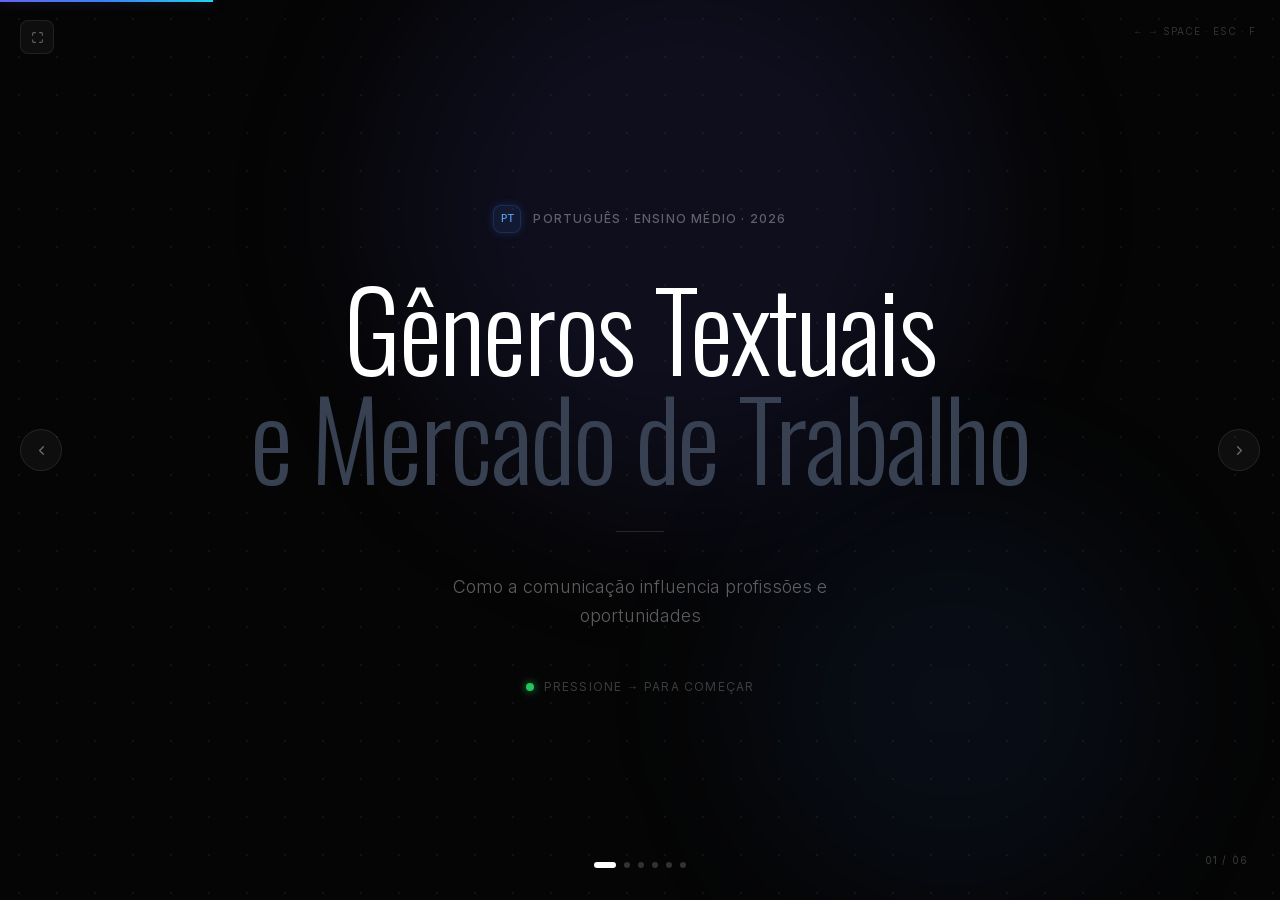
==== commit eb2b3ff0: "atual" ====
--- a/presentation.html
+++ b/presentation.html
@@ -299,7 +299,7 @@
         <!-- Badge (Finex pattern) -->
         <div class="s1 flex items-center justify-center gap-3 mb-10">
           <span class="section-badge">PT</span>
-          <span class="uppercase text-xs font-medium tracking-widest font-inter" style="color:rgba(255,255,255,0.35);">Português · Ensino Médio · 2025</span>
+          <span class="uppercase text-xs font-medium tracking-widest font-inter" style="color:rgba(255,255,255,0.35);">Português · Ensino Médio · 2026</span>
         </div>
 
         <!-- Giant title -->
@@ -653,7 +653,7 @@
               <span class="font-inter text-xs font-light ml-auto" style="color:rgba(255,255,255,0.2);">RH · Advogado</span>
             </div>
             <div style="padding:12px 13px 14px;">
-              <div class="font-inter text-xs font-medium mb-1.5" style="color:rgba(255,255,255,0.65);">Assunto: Solicitação de Documentos — Proc. nº 2025.041</div>
+              <div class="font-inter text-xs font-medium mb-1.5" style="color:rgba(255,255,255,0.65);">Assunto: Solicitação de Documentos — Proc. nº 2026.041</div>
               <div style="height:1px;background:rgba(255,255,255,0.06);margin: 7px 0;"></div>
               <p class="font-inter font-light" style="font-size:10.5px;color:rgba(255,255,255,0.36);line-height:1.75;">
                 Prezado Sr. Costa,<br><br>
@@ -714,7 +714,7 @@
               <div class="font-inter text-xs font-medium mb-1.5" style="color:rgba(255,255,255,0.65);">Mercado valoriza profissionais com boa escrita</div>
               <div style="height:1px;background:rgba(255,255,255,0.06);margin: 6px 0;"></div>
               <p class="font-inter font-light" style="font-size:10.5px;color:rgba(255,255,255,0.36);line-height:1.7;">
-                <span style="color:rgba(255,255,255,0.42);">São Paulo, 26 mai. 2025 —</span> Pesquisa aponta que 78% dos recrutadores rejeitam currículos com erros de português, mesmo quando o candidato possui as qualificações técnicas exigidas pelo cargo...
+                <span style="color:rgba(255,255,255,0.42);">São Paulo, 26 mai. 2026 —</span> Pesquisa aponta que 78% dos recrutadores rejeitam currículos com erros de português, mesmo quando o candidato possui as qualificações técnicas exigidas pelo cargo...
               </p>
             </div>
           </div>
@@ -727,7 +727,7 @@
               <span class="font-inter text-xs font-light ml-auto" style="color:rgba(255,255,255,0.2);">Empresas · TI</span>
             </div>
             <div style="padding:11px 13px 13px;">
-              <div class="font-inter text-xs font-medium mb-1.5" style="color:rgba(255,255,255,0.65);">Relatório de Desempenho — Mai/2025</div>
+              <div class="font-inter text-xs font-medium mb-1.5" style="color:rgba(255,255,255,0.65);">Relatório de Desempenho — Mai/2026</div>
               <div style="height:1px;background:rgba(255,255,255,0.06);margin: 6px 0;"></div>
               <p class="font-inter font-light" style="font-size:10.5px;color:rgba(255,255,255,0.36);line-height:1.7;">
                 <span style="color:rgba(255,255,255,0.52);">Equipe:</span> Marketing Digital<br>
